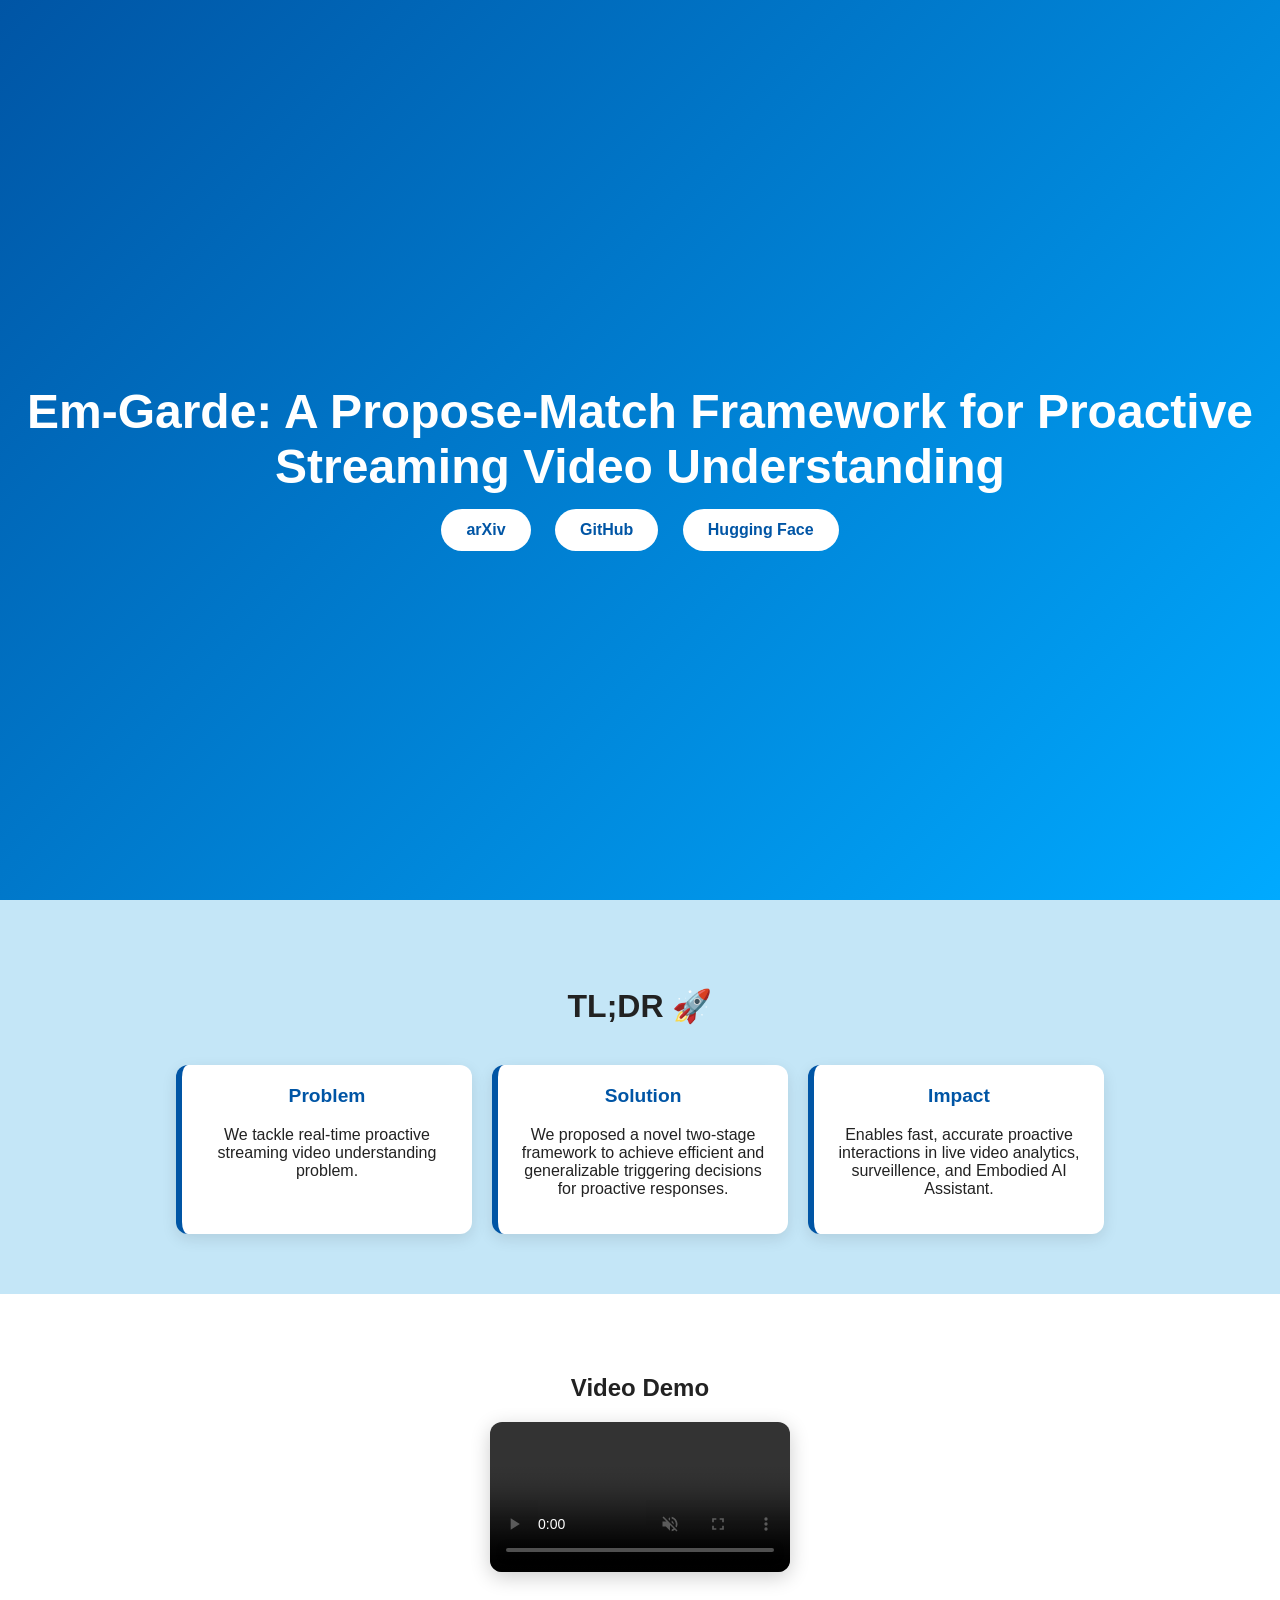
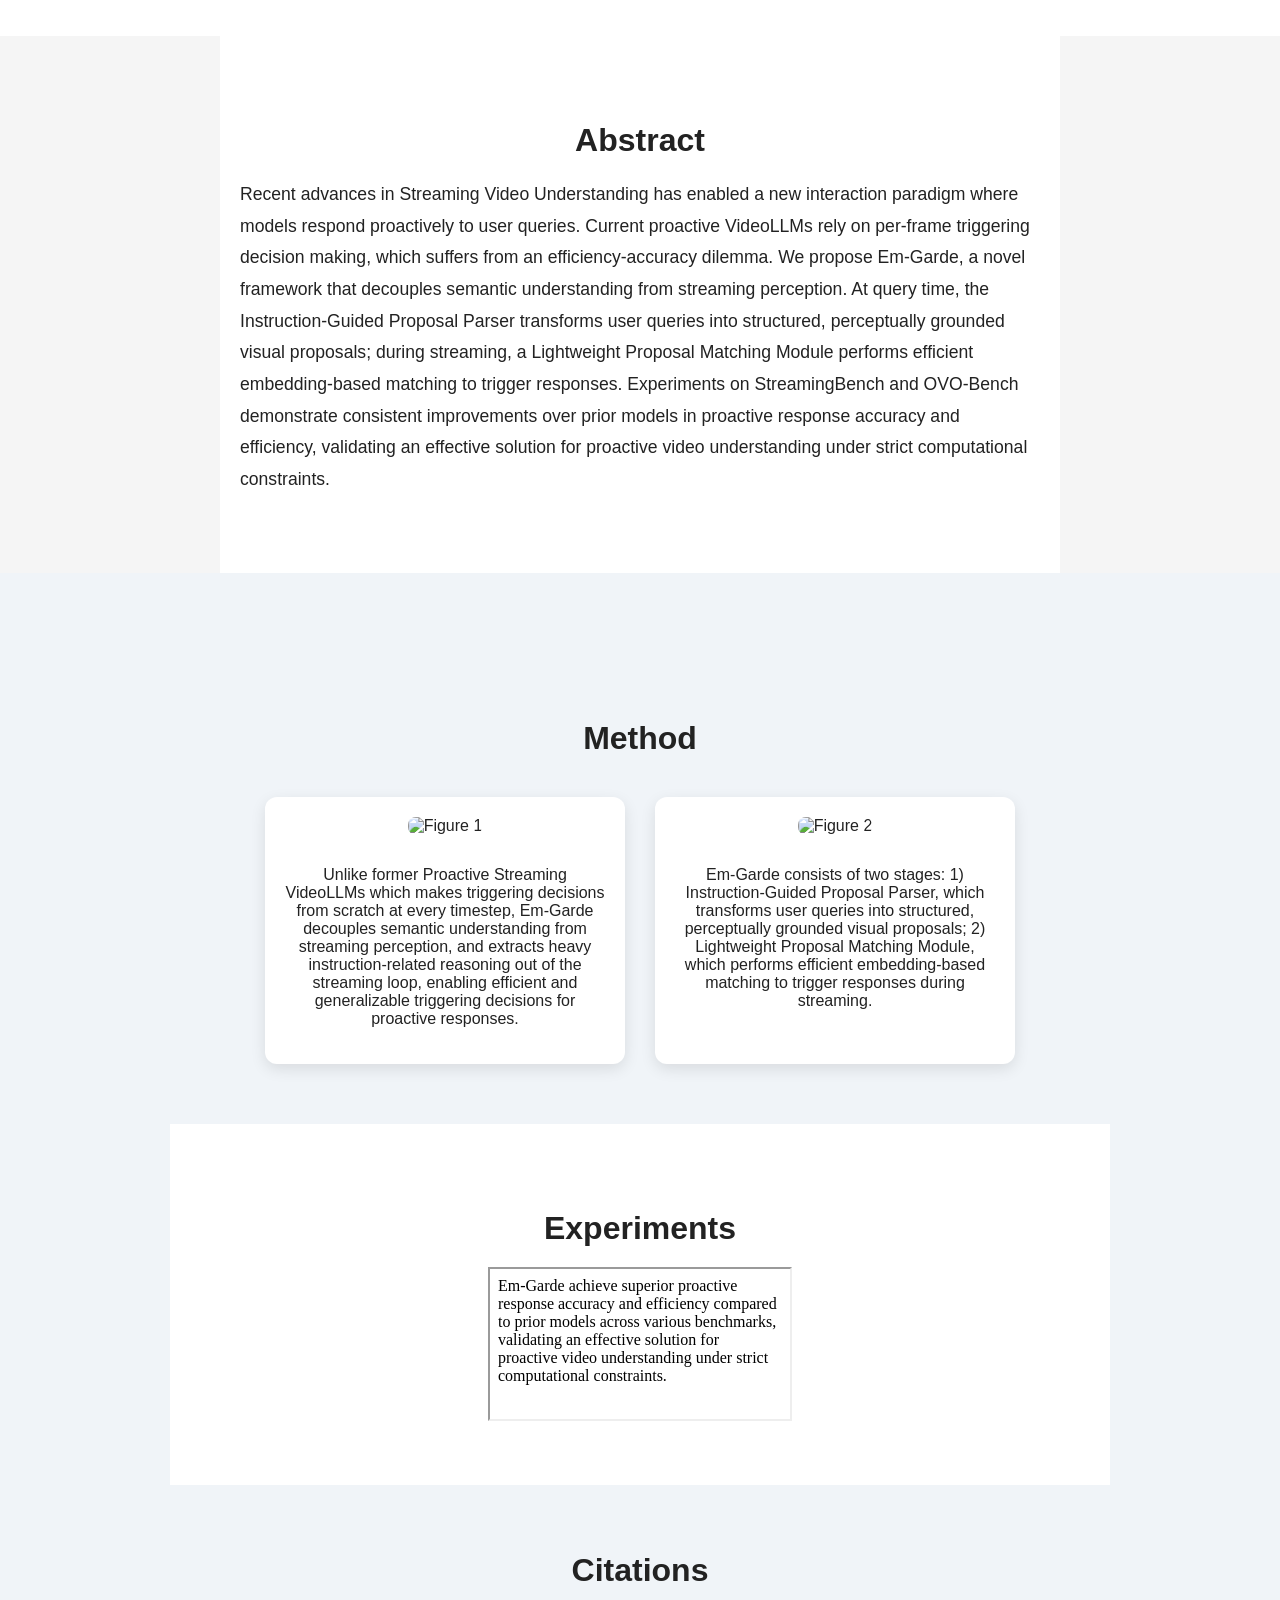
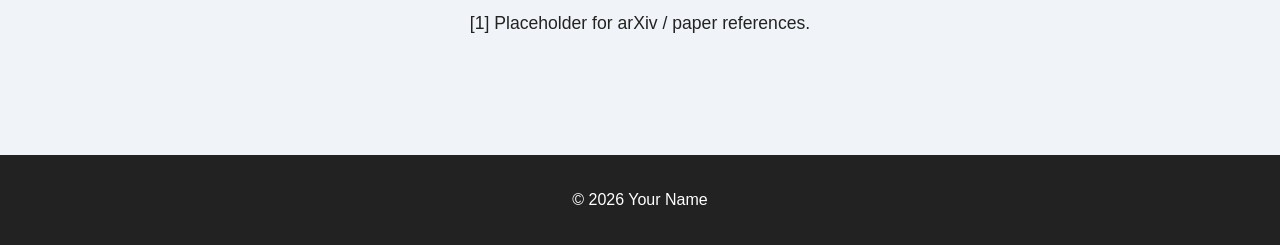
==== docs/index.html @ 55cbe07f "Init webpage" ====
<!DOCTYPE html>
<html lang="en">
<head>
<meta charset="UTF-8">
<meta name="viewport" content="width=device-width, initial-scale=1.0">
<title>Em-Garde: A Propose-Match Framework for Proactive Streaming Video Understanding</title>
<link rel="stylesheet" href="style.css">
</head>
<body>

<!-- Hero Section -->
<section class="hero">
    <h1>Em-Garde: A Propose-Match Framework for Proactive Streaming Video Understanding</h1>
    <div class="buttons">
        <a class="btn" href="https://arxiv.org/abs/XXXX.XXXXX" target="_blank">arXiv</a>
        <a class="btn" href="https://github.com/yourusername/yourrepo" target="_blank">GitHub</a>
        <a class="btn" href="https://huggingface.co/fredzheng/Em-Garde-7B" target="_blank">Hugging Face</a>
    </div>
</section>

<!-- TL;DR Section -->
<section class="tldr-section">
    <h2>TL;DR 🚀</h2>
    <div class="tldr-cards">
        <div class="tldr-card">
            <h3>Problem</h3>
            <p>We tackle real-time proactive streaming video understanding problem.</p>
        </div>
        <div class="tldr-card">
            <h3>Solution</h3>
            <p>We proposed a novel two-stage framework to achieve efficient and generalizable triggering decisions for proactive responses.</p>
        </div>
        <div class="tldr-card">
            <h3>Impact</h3>
            <p>Enables fast, accurate proactive interactions in live video analytics, surveillence, and Embodied AI Assistant.</p>
        </div>
    </div>
</section>


<!-- Video Demo -->
<section class="video-section">
    <h2>Video Demo</h2>
    <video controls autoplay muted loop>
        <source src="video_demo.mp4" type="video/mp4">
        Your browser does not support HTML5 video.
    </video>
</section>

<!-- Abstract Section -->
<section class="abstract-section">
    <h2>Abstract</h2>
    <p>
        Recent advances in Streaming Video Understanding has enabled a new interaction paradigm where models respond proactively to user queries. Current proactive VideoLLMs rely on per-frame triggering decision making, which suffers from an efficiency-accuracy dilemma. We propose Em-Garde, a novel framework that decouples semantic understanding from streaming perception. At query time, the Instruction-Guided Proposal Parser transforms user queries into structured, perceptually grounded visual proposals; during streaming, a Lightweight Proposal Matching Module performs efficient embedding-based matching to trigger responses. Experiments on StreamingBench and OVO-Bench demonstrate consistent improvements over prior models in proactive response accuracy and efficiency, validating an effective solution for proactive video understanding under strict computational constraints.
    </p>
</section>

<!-- Paper Sections -->
<section class="paper-section-container">
    <section class="method-section">
        <h2>Method</h2>
        <div class="method-cards">
            <div class="method-card">
                <img src="assets/teaser.png" alt="Figure 1">
                <p>
                    Unlike former Proactive Streaming VideoLLMs which makes triggering decisions from scratch at every timestep, Em-Garde decouples semantic understanding from streaming perception, and extracts heavy instruction-related reasoning out of the streaming loop, enabling efficient and generalizable triggering decisions for proactive responses.
                </p>
            </div>
            <div class="method-card">
                <img src="assets/scheme.png" alt="Figure 2">
                <p>
                    Em-Garde consists of two stages: 1) Instruction-Guided Proposal Parser, which transforms user queries into structured, perceptually grounded visual proposals; 2) Lightweight Proposal Matching Module, which performs efficient embedding-based matching to trigger responses during streaming.
                </p>
            </div>
        </div>
    </section>
    
    <!-- Experiment Section -->
    <section class="experiment-section">
        <h2>Experiments</h2>
        <iframe src="sections/results.html"></iframe>
    </section>
    
    <!-- Citation Section -->
    <section class="citation-section">
        <h2>Citations</h2>
        <p>[1] Placeholder for arXiv / paper references.</p>
    </section>
</section>

<footer>
    <p>© 2026 Your Name</p>
</footer>

</body>
</html>
---- docs/style.css ----
body {
    margin: 0;
    font-family: "Inter", sans-serif;
    scroll-behavior: smooth;
    background-color: #f5f5f5;
    color: #222;
}

/* Hero Section */
.hero {
    height: 100vh;
    background: linear-gradient(135deg, #0055a5, #00aaff);
    color: white;
    display: flex;
    flex-direction: column;
    justify-content: center;
    align-items: center;
    text-align: center;
    padding: 0 20px;
}

.hero h1 {
    font-size: 3rem;
    margin-bottom: 10px;
}

.hero p {
    font-size: 1.3rem;
    margin-bottom: 20px;
}

.buttons .btn {
    display: inline-block;
    margin: 5px 10px;
    padding: 12px 25px;
    background-color: white;
    color: #0055a5;
    border-radius: 25px;
    text-decoration: none;
    font-weight: bold;
    transition: 0.3s;
}

.buttons .btn:hover {
    background-color: #e0f7ff;
}

/* TL;DR Section */
.tldr-section {
    padding: 60px 20px;
    background-color: #00aaff33;
    text-align: center;
}

.tldr-section h2 {
    font-size: 2rem;
    margin-bottom: 40px;
}

.tldr-cards {
    display: flex;
    flex-wrap: wrap;
    justify-content: center;
    gap: 20px;
}

.tldr-card {
    background: white;
    border-left: 6px solid #0055a5;
    padding: 20px;
    width: 250px;
    border-radius: 12px;
    box-shadow: 0 5px 15px rgba(0,0,0,0.1);
    transition: transform 0.3s, box-shadow 0.3s;
}

.tldr-card:hover {
    transform: translateY(-5px);
    box-shadow: 0 10px 20px rgba(0,0,0,0.2);
}

.tldr-card h3 {
    margin-top: 0;
    font-size: 1.2rem;
    color: #0055a5;
}

/* Abstract Section */
.abstract-section {
    padding: 60px 20px;
    background-color: #ffffff;
    max-width: 800px;
    margin: auto;
    text-align: left;
}

.abstract-section h2 {
    text-align: center;
    margin-bottom: 20px;
    font-size: 2rem;
}

.abstract-section p {
    font-size: 1.1rem;
    line-height: 1.8;
}

/* Video Section */
.video-section {
    padding: 60px 20px;
    text-align: center;
    background-color: #ffffff;
}

.video-section video {
    max-width: 80%;
    border-radius: 12px;
    box-shadow: 0 5px 20px rgba(0,0,0,0.2);
}

/* Paper Sections */
.paper-section-container {
    padding: 60px 20px;
    background-color: #f0f4f8;
    text-align: center;
}

.paper-section-container h2 {
    margin-bottom: 40px;
    font-size: 2rem;
}

.paper-cards {
    display: flex;
    flex-wrap: wrap;
    justify-content: center;
    gap: 20px;
}

.paper-card {
    background-color: white;
    padding: 20px;
    width: 300px;
    border-radius: 12px;
    box-shadow: 0 5px 15px rgba(0,0,0,0.1);
}

.paper-card h3 {
    margin-top: 0;
    font-size: 1.2rem;
}

.paper-card iframe {
    width: 100%;
    height: 200px;
    border: none;
    border-radius: 8px;
}

/* Footer */
footer {
    padding: 20px;
    text-align: center;
    background-color: #222;
    color: white;
}

/* Method Section */
.method-section {
    padding: 60px 20px;
    background-color: #f0f4f8;
    text-align: center;
}

.method-section h2 {
    font-size: 2rem;
    margin-bottom: 40px;
}

.method-cards {
    display: flex;
    flex-wrap: wrap;
    justify-content: center;
    gap: 30px;
}

.method-card {
    background-color: white;
    width: 320px;
    border-radius: 12px;
    box-shadow: 0 5px 15px rgba(0,0,0,0.1);
    padding: 20px;
    text-align: center;
    transition: transform 0.3s, box-shadow 0.3s;
}

.method-card:hover {
    transform: translateY(-5px);
    box-shadow: 0 10px 20px rgba(0,0,0,0.2);
}

.method-card img {
    width: 100%;
    border-radius: 8px;
    margin-bottom: 15px;
}

/* Experiment Section */
.experiment-section {
    padding: 60px 20px;
    background-color: #ffffff;
    max-width: 900px;
    margin: auto;
}

.experiment-section h2 {
    text-align: center;
    font-size: 2rem;
    margin-bottom: 20px;
}

.experiment-section table {
    width: 100%;
    border-collapse: collapse;
    margin-top: 20px;
    margin-bottom: 20px;
}

.experiment-section th, .experiment-section td {
    border: 1px solid #ddd;
    padding: 12px;
    text-align: center;
}

.experiment-section th {
    background-color: #0055a5;
    color: white;
    font-weight: bold;
}

/* Citation Section */
.citation-section {
    padding: 40px 20px;
    background-color: #f0f4f8;
    text-align: center;
}

.citation-section h2 {
    font-size: 2rem;
    margin-bottom: 20px;
}

.citation-section p {
    font-size: 1.1rem;
    line-height: 1.6;
}
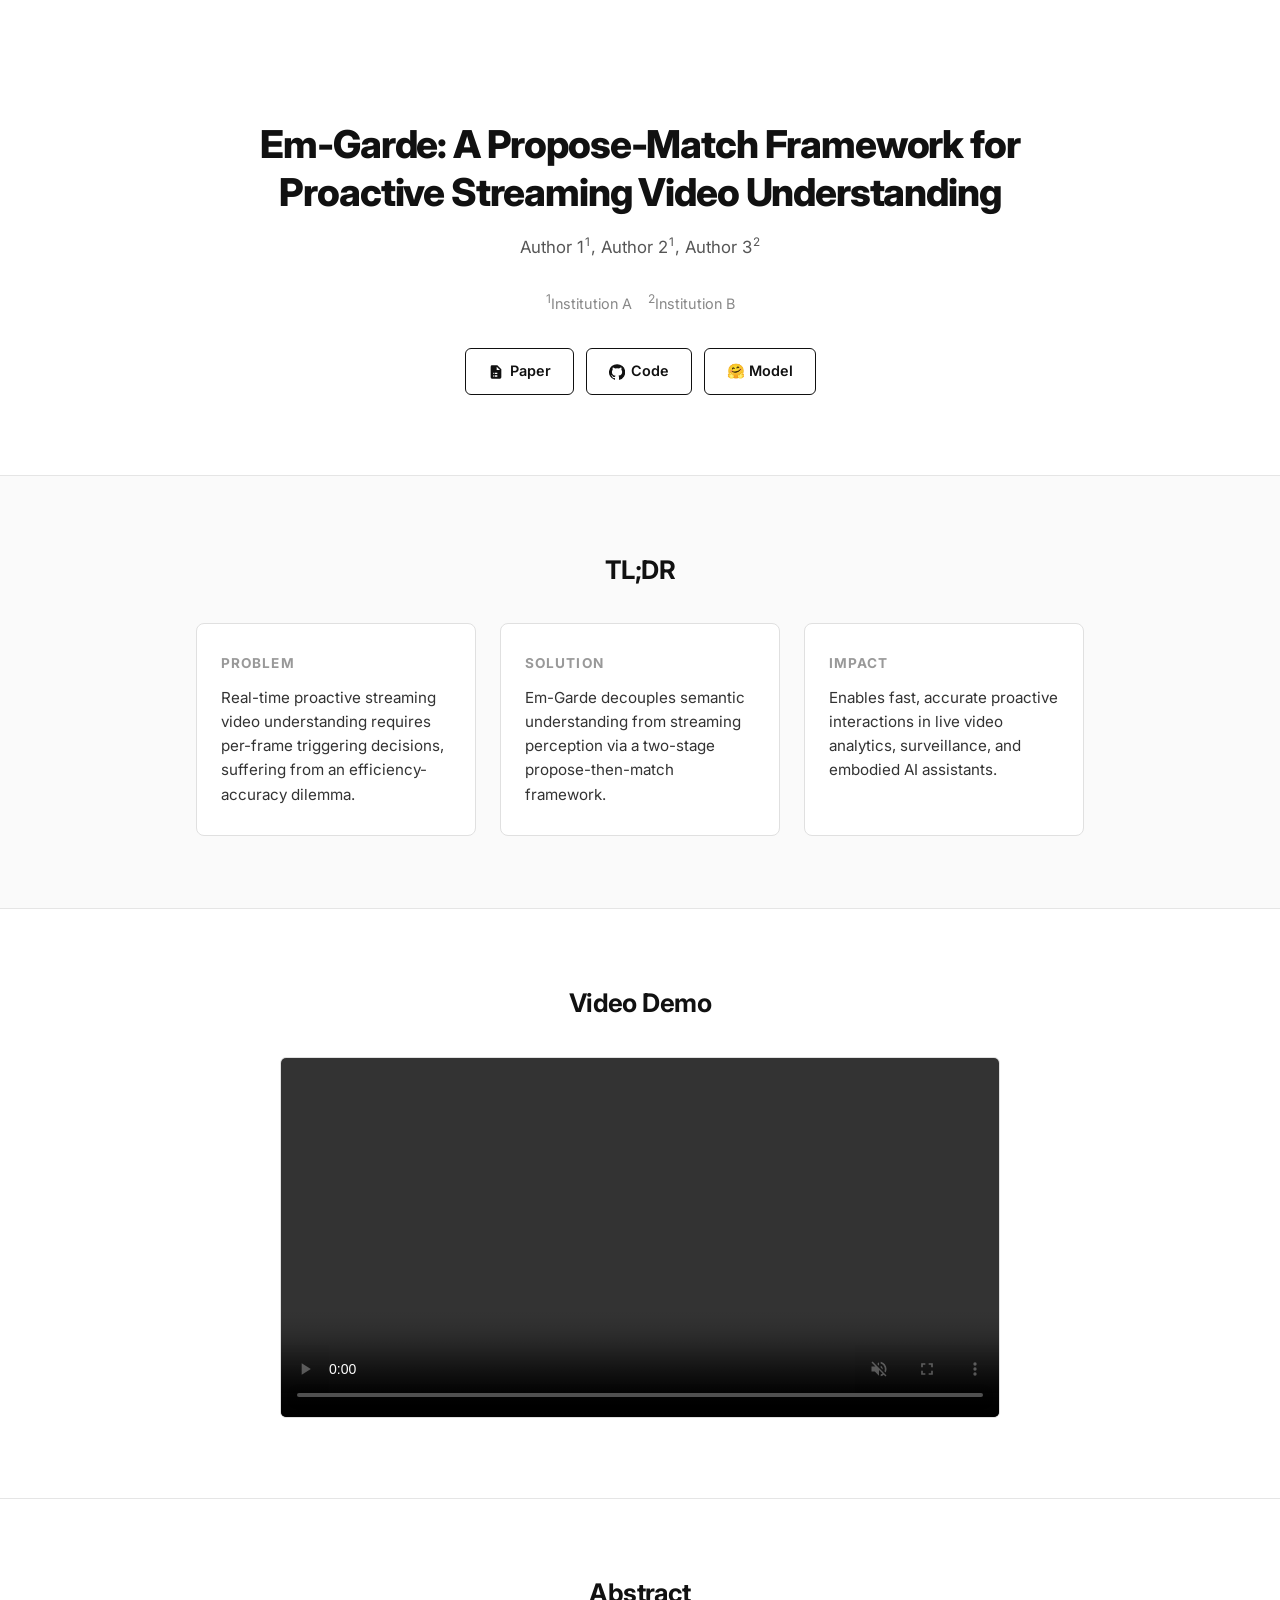
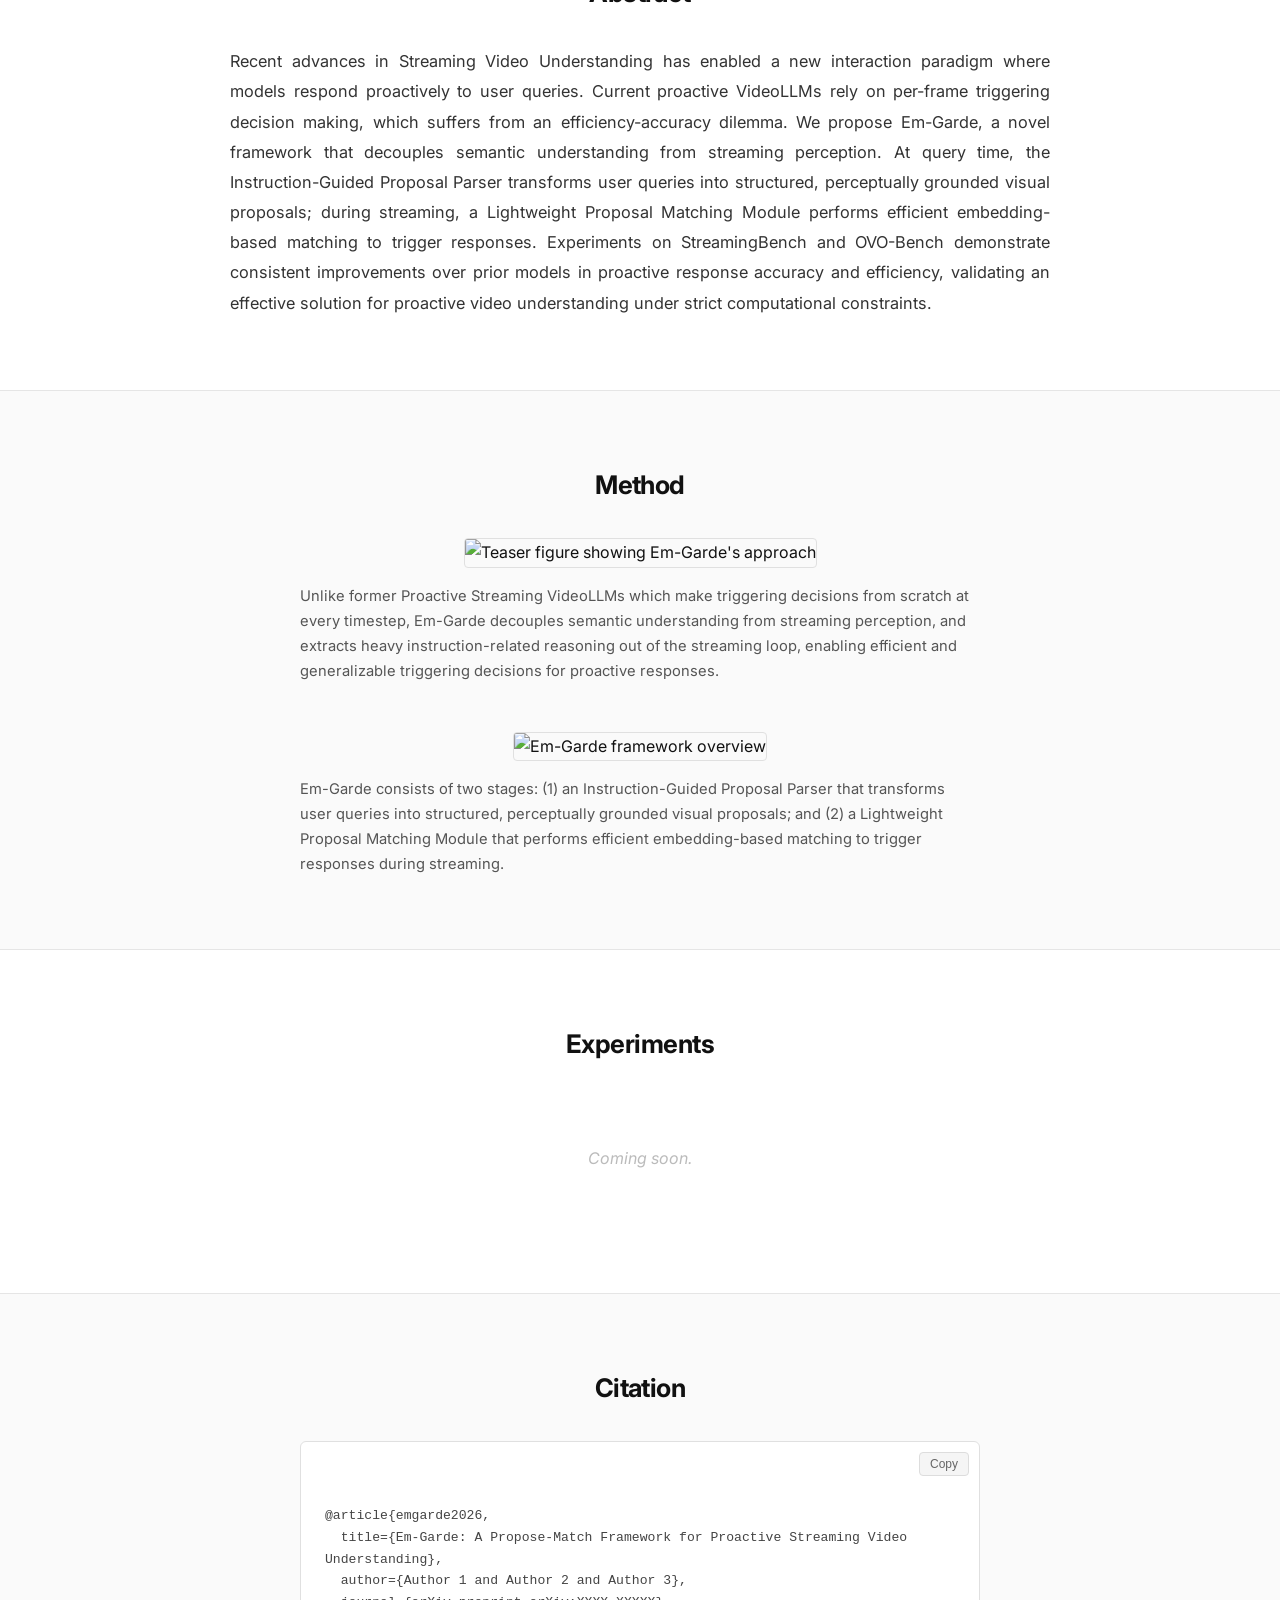
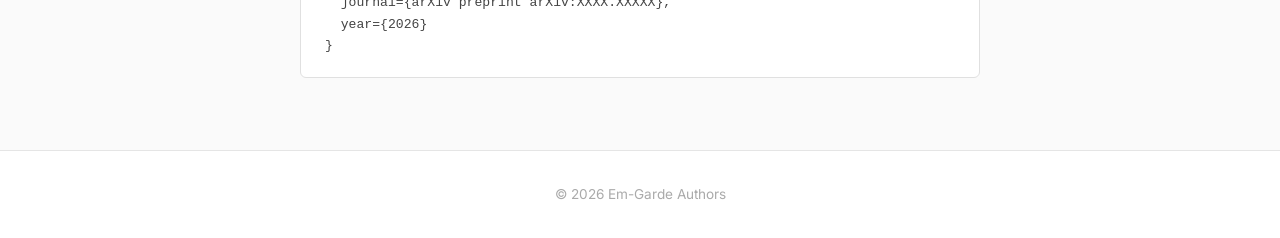
==== commit 20252024: "beautify webpage" ====
--- a/docs/index.html
+++ b/docs/index.html
@@ -3,40 +3,56 @@
 <head>
 <meta charset="UTF-8">
 <meta name="viewport" content="width=device-width, initial-scale=1.0">
-<title>Em-Garde: A Propose-Match Framework for Proactive Streaming Video Understanding</title>
+<title>Em-Garde: Proactive Streaming Video Understanding</title>
+<link rel="preconnect" href="https://fonts.googleapis.com">
+<link rel="preconnect" href="https://fonts.gstatic.com" crossorigin>
+<link href="https://fonts.googleapis.com/css2?family=Inter:wght@400;600;700;800&display=swap" rel="stylesheet">
 <link rel="stylesheet" href="style.css">
 </head>
 <body>
 
-<!-- Hero Section -->
+<!-- Hero -->
 <section class="hero">
     <h1>Em-Garde: A Propose-Match Framework for Proactive Streaming Video Understanding</h1>
+    <p class="authors">
+        Author 1<sup>1</sup>, Author 2<sup>1</sup>, Author 3<sup>2</sup>
+    </p>
+    <p class="affiliations">
+        <sup>1</sup>Institution A &nbsp;&nbsp; <sup>2</sup>Institution B
+    </p>
     <div class="buttons">
-        <a class="btn" href="https://arxiv.org/abs/XXXX.XXXXX" target="_blank">arXiv</a>
-        <a class="btn" href="https://github.com/yourusername/yourrepo" target="_blank">GitHub</a>
-        <a class="btn" href="https://huggingface.co/fredzheng/Em-Garde-7B" target="_blank">Hugging Face</a>
+        <a class="btn" href="https://arxiv.org/abs/XXXX.XXXXX" target="_blank">
+            <svg viewBox="0 0 24 24" xmlns="http://www.w3.org/2000/svg"><path d="M14 2H6a2 2 0 0 0-2 2v16a2 2 0 0 0 2 2h12a2 2 0 0 0 2-2V8l-6-6zm-1 2l5 5h-5V4zm-3 9h4v2h-4v-2zm0 4h4v2h-4v-2zm-2-4h1v2H8v-2zm0 4h1v2H8v-2z"/></svg>
+            Paper
+        </a>
+        <a class="btn" href="https://github.com/yourusername/yourrepo" target="_blank">
+            <svg viewBox="0 0 24 24" xmlns="http://www.w3.org/2000/svg"><path d="M12 .3a12 12 0 0 0-3.8 23.4c.6.1.8-.3.8-.6v-2c-3.3.7-4-1.6-4-1.6-.6-1.4-1.4-1.8-1.4-1.8-1.1-.8.1-.7.1-.7 1.2.1 1.9 1.3 1.9 1.3 1.1 1.8 2.8 1.3 3.5 1 .1-.8.4-1.3.8-1.6-2.7-.3-5.5-1.3-5.5-5.9 0-1.3.5-2.4 1.2-3.2-.1-.3-.5-1.5.1-3.2 0 0 1-.3 3.4 1.2a11.5 11.5 0 0 1 6 0c2.3-1.5 3.3-1.2 3.3-1.2.7 1.7.3 2.9.1 3.2.8.8 1.2 1.9 1.2 3.2 0 4.6-2.8 5.6-5.5 5.9.4.4.8 1.1.8 2.2v3.3c0 .3.2.7.8.6A12 12 0 0 0 12 .3z"/></svg>
+            Code
+        </a>
+        <a class="btn" href="https://huggingface.co/fredzheng/Em-Garde-7B" target="_blank">
+            &#129303; Model
+        </a>
     </div>
 </section>
 
-<!-- TL;DR Section -->
+<!-- TL;DR -->
 <section class="tldr-section">
-    <h2>TL;DR 🚀</h2>
+    <h2>TL;DR</h2>
     <div class="tldr-cards">
         <div class="tldr-card">
             <h3>Problem</h3>
-            <p>We tackle real-time proactive streaming video understanding problem.</p>
+            <p>Real-time proactive streaming video understanding requires per-frame triggering decisions, suffering from an efficiency-accuracy dilemma.</p>
         </div>
         <div class="tldr-card">
             <h3>Solution</h3>
-            <p>We proposed a novel two-stage framework to achieve efficient and generalizable triggering decisions for proactive responses.</p>
+            <p>Em-Garde decouples semantic understanding from streaming perception via a two-stage propose-then-match framework.</p>
         </div>
         <div class="tldr-card">
             <h3>Impact</h3>
-            <p>Enables fast, accurate proactive interactions in live video analytics, surveillence, and Embodied AI Assistant.</p>
+            <p>Enables fast, accurate proactive interactions in live video analytics, surveillance, and embodied AI assistants.</p>
         </div>
     </div>
 </section>
-
 
 <!-- Video Demo -->
 <section class="video-section">
@@ -47,50 +63,69 @@
     </video>
 </section>
 
-<!-- Abstract Section -->
+<!-- Abstract -->
 <section class="abstract-section">
-    <h2>Abstract</h2>
-    <p>
-        Recent advances in Streaming Video Understanding has enabled a new interaction paradigm where models respond proactively to user queries. Current proactive VideoLLMs rely on per-frame triggering decision making, which suffers from an efficiency-accuracy dilemma. We propose Em-Garde, a novel framework that decouples semantic understanding from streaming perception. At query time, the Instruction-Guided Proposal Parser transforms user queries into structured, perceptually grounded visual proposals; during streaming, a Lightweight Proposal Matching Module performs efficient embedding-based matching to trigger responses. Experiments on StreamingBench and OVO-Bench demonstrate consistent improvements over prior models in proactive response accuracy and efficiency, validating an effective solution for proactive video understanding under strict computational constraints.
-    </p>
+    <div class="container">
+        <h2>Abstract</h2>
+        <p>
+            Recent advances in Streaming Video Understanding has enabled a new interaction paradigm where models respond proactively to user queries. Current proactive VideoLLMs rely on per-frame triggering decision making, which suffers from an efficiency-accuracy dilemma. We propose Em-Garde, a novel framework that decouples semantic understanding from streaming perception. At query time, the Instruction-Guided Proposal Parser transforms user queries into structured, perceptually grounded visual proposals; during streaming, a Lightweight Proposal Matching Module performs efficient embedding-based matching to trigger responses. Experiments on StreamingBench and OVO-Bench demonstrate consistent improvements over prior models in proactive response accuracy and efficiency, validating an effective solution for proactive video understanding under strict computational constraints.
+        </p>
+    </div>
 </section>
 
-<!-- Paper Sections -->
-<section class="paper-section-container">
-    <section class="method-section">
-        <h2>Method</h2>
-        <div class="method-cards">
-            <div class="method-card">
-                <img src="assets/teaser.png" alt="Figure 1">
-                <p>
-                    Unlike former Proactive Streaming VideoLLMs which makes triggering decisions from scratch at every timestep, Em-Garde decouples semantic understanding from streaming perception, and extracts heavy instruction-related reasoning out of the streaming loop, enabling efficient and generalizable triggering decisions for proactive responses.
-                </p>
-            </div>
-            <div class="method-card">
-                <img src="assets/scheme.png" alt="Figure 2">
-                <p>
-                    Em-Garde consists of two stages: 1) Instruction-Guided Proposal Parser, which transforms user queries into structured, perceptually grounded visual proposals; 2) Lightweight Proposal Matching Module, which performs efficient embedding-based matching to trigger responses during streaming.
-                </p>
-            </div>
+<!-- Method -->
+<section class="method-section">
+    <h2>Method</h2>
+    <div class="method-cards">
+        <div class="method-card">
+            <img src="assets/teaser.png" alt="Teaser figure showing Em-Garde's approach">
+            <p class="caption">
+                Unlike former Proactive Streaming VideoLLMs which make triggering decisions from scratch at every timestep, Em-Garde decouples semantic understanding from streaming perception, and extracts heavy instruction-related reasoning out of the streaming loop, enabling efficient and generalizable triggering decisions for proactive responses.
+            </p>
         </div>
-    </section>
-    
-    <!-- Experiment Section -->
-    <section class="experiment-section">
+        <div class="method-card">
+            <img src="assets/scheme.png" alt="Em-Garde framework overview">
+            <p class="caption">
+                Em-Garde consists of two stages: (1) an Instruction-Guided Proposal Parser that transforms user queries into structured, perceptually grounded visual proposals; and (2) a Lightweight Proposal Matching Module that performs efficient embedding-based matching to trigger responses during streaming.
+            </p>
+        </div>
+    </div>
+</section>
+
+<!-- Experiments -->
+<section class="experiment-section">
+    <div class="container">
         <h2>Experiments</h2>
-        <iframe src="sections/results.html"></iframe>
-    </section>
-    
-    <!-- Citation Section -->
-    <section class="citation-section">
-        <h2>Citations</h2>
-        <p>[1] Placeholder for arXiv / paper references.</p>
-    </section>
+        <div class="experiment-placeholder">Coming soon.</div>
+    </div>
+</section>
+
+<!-- Citation -->
+<section class="citation-section">
+    <h2>Citation</h2>
+    <div class="citation-block">
+        <button class="copy-btn" onclick="copyBib(this)">Copy</button>
+@article{emgarde2026,
+  title={Em-Garde: A Propose-Match Framework for Proactive Streaming Video Understanding},
+  author={Author 1 and Author 2 and Author 3},
+  journal={arXiv preprint arXiv:XXXX.XXXXX},
+  year={2026}
+}</div>
 </section>
 
 <footer>
-    <p>© 2026 Your Name</p>
+    <p>&copy; 2026 Em-Garde Authors</p>
 </footer>
 
+<script>
+function copyBib(btn) {
+    const text = btn.parentElement.textContent.replace('Copy', '').trim();
+    navigator.clipboard.writeText(text).then(() => {
+        btn.textContent = 'Copied!';
+        setTimeout(() => btn.textContent = 'Copy', 1500);
+    });
+}
+</script>
+
 </body>
-</html>+</html>
--- a/docs/style.css
+++ b/docs/style.css
@@ -1,256 +1,288 @@
+/* ── Base ── */
+* {
+    margin: 0;
+    padding: 0;
+    box-sizing: border-box;
+}
+
 body {
-    margin: 0;
-    font-family: "Inter", sans-serif;
-    scroll-behavior: smooth;
-    background-color: #f5f5f5;
-    color: #222;
-}
-
-/* Hero Section */
+    font-family: "Inter", "Helvetica Neue", Arial, sans-serif;
+    color: #111;
+    background: #fff;
+    line-height: 1.7;
+    -webkit-font-smoothing: antialiased;
+}
+
+a {
+    color: inherit;
+    text-decoration: none;
+}
+
+section {
+    padding: 72px 24px;
+}
+
+.container {
+    max-width: 820px;
+    margin: 0 auto;
+}
+
+h2 {
+    font-size: 1.6rem;
+    font-weight: 700;
+    text-align: center;
+    margin-bottom: 32px;
+    letter-spacing: -0.02em;
+}
+
+/* ── Hero ── */
 .hero {
-    height: 100vh;
-    background: linear-gradient(135deg, #0055a5, #00aaff);
-    color: white;
+    padding: 120px 24px 80px;
+    text-align: center;
+    background: #fff;
+    border-bottom: 1px solid #e5e5e5;
+}
+
+.hero h1 {
+    font-size: 2.4rem;
+    font-weight: 800;
+    letter-spacing: -0.03em;
+    line-height: 1.25;
+    max-width: 780px;
+    margin: 0 auto 16px;
+}
+
+.hero .authors {
+    font-size: 1.05rem;
+    color: #555;
+    margin-bottom: 28px;
+}
+
+.hero .authors sup {
+    font-size: 0.7em;
+    margin: 0 1px;
+}
+
+.hero .affiliations {
+    font-size: 0.9rem;
+    color: #888;
+    margin-bottom: 32px;
+}
+
+.buttons {
+    display: flex;
+    justify-content: center;
+    gap: 12px;
+    flex-wrap: wrap;
+}
+
+.btn {
+    display: inline-flex;
+    align-items: center;
+    gap: 6px;
+    padding: 10px 22px;
+    border: 1.5px solid #111;
+    border-radius: 6px;
+    font-size: 0.9rem;
+    font-weight: 600;
+    transition: background 0.2s, color 0.2s;
+}
+
+.btn:hover {
+    background: #111;
+    color: #fff;
+}
+
+.btn svg {
+    width: 16px;
+    height: 16px;
+    fill: currentColor;
+}
+
+/* ── TL;DR ── */
+.tldr-section {
+    background: #fafafa;
+    border-bottom: 1px solid #e5e5e5;
+}
+
+.tldr-cards {
+    display: flex;
+    justify-content: center;
+    gap: 24px;
+    flex-wrap: wrap;
+    max-width: 900px;
+    margin: 0 auto;
+}
+
+.tldr-card {
+    flex: 1 1 240px;
+    max-width: 280px;
+    padding: 28px 24px;
+    border: 1px solid #e0e0e0;
+    border-radius: 8px;
+    background: #fff;
+}
+
+.tldr-card h3 {
+    font-size: 0.85rem;
+    text-transform: uppercase;
+    letter-spacing: 0.08em;
+    color: #999;
+    margin-bottom: 10px;
+}
+
+.tldr-card p {
+    font-size: 0.95rem;
+    color: #333;
+    line-height: 1.6;
+}
+
+/* ── Video Demo ── */
+.video-section {
+    background: #fff;
+    text-align: center;
+    border-bottom: 1px solid #e5e5e5;
+}
+
+.video-section video {
+    max-width: 720px;
+    width: 100%;
+    border-radius: 6px;
+    border: 1px solid #e0e0e0;
+}
+
+/* ── Abstract ── */
+.abstract-section {
+    background: #fff;
+    border-bottom: 1px solid #e5e5e5;
+}
+
+.abstract-section .container p {
+    font-size: 1.02rem;
+    color: #333;
+    text-align: justify;
+    line-height: 1.85;
+}
+
+/* ── Method ── */
+.method-section {
+    background: #fafafa;
+    border-bottom: 1px solid #e5e5e5;
+}
+
+.method-cards {
     display: flex;
     flex-direction: column;
-    justify-content: center;
-    align-items: center;
-    text-align: center;
-    padding: 0 20px;
-}
-
-.hero h1 {
-    font-size: 3rem;
-    margin-bottom: 10px;
-}
-
-.hero p {
-    font-size: 1.3rem;
-    margin-bottom: 20px;
-}
-
-.buttons .btn {
-    display: inline-block;
-    margin: 5px 10px;
-    padding: 12px 25px;
-    background-color: white;
-    color: #0055a5;
-    border-radius: 25px;
-    text-decoration: none;
-    font-weight: bold;
-    transition: 0.3s;
-}
-
-.buttons .btn:hover {
-    background-color: #e0f7ff;
-}
-
-/* TL;DR Section */
-.tldr-section {
-    padding: 60px 20px;
-    background-color: #00aaff33;
-    text-align: center;
-}
-
-.tldr-section h2 {
-    font-size: 2rem;
-    margin-bottom: 40px;
-}
-
-.tldr-cards {
-    display: flex;
-    flex-wrap: wrap;
-    justify-content: center;
-    gap: 20px;
-}
-
-.tldr-card {
-    background: white;
-    border-left: 6px solid #0055a5;
-    padding: 20px;
-    width: 250px;
-    border-radius: 12px;
-    box-shadow: 0 5px 15px rgba(0,0,0,0.1);
-    transition: transform 0.3s, box-shadow 0.3s;
-}
-
-.tldr-card:hover {
-    transform: translateY(-5px);
-    box-shadow: 0 10px 20px rgba(0,0,0,0.2);
-}
-
-.tldr-card h3 {
-    margin-top: 0;
-    font-size: 1.2rem;
-    color: #0055a5;
-}
-
-/* Abstract Section */
-.abstract-section {
-    padding: 60px 20px;
-    background-color: #ffffff;
-    max-width: 800px;
-    margin: auto;
-    text-align: left;
-}
-
-.abstract-section h2 {
-    text-align: center;
-    margin-bottom: 20px;
-    font-size: 2rem;
-}
-
-.abstract-section p {
-    font-size: 1.1rem;
-    line-height: 1.8;
-}
-
-/* Video Section */
-.video-section {
-    padding: 60px 20px;
-    text-align: center;
-    background-color: #ffffff;
-}
-
-.video-section video {
-    max-width: 80%;
-    border-radius: 12px;
-    box-shadow: 0 5px 20px rgba(0,0,0,0.2);
-}
-
-/* Paper Sections */
-.paper-section-container {
-    padding: 60px 20px;
-    background-color: #f0f4f8;
-    text-align: center;
-}
-
-.paper-section-container h2 {
-    margin-bottom: 40px;
-    font-size: 2rem;
-}
-
-.paper-cards {
-    display: flex;
-    flex-wrap: wrap;
-    justify-content: center;
-    gap: 20px;
-}
-
-.paper-card {
-    background-color: white;
-    padding: 20px;
-    width: 300px;
-    border-radius: 12px;
-    box-shadow: 0 5px 15px rgba(0,0,0,0.1);
-}
-
-.paper-card h3 {
-    margin-top: 0;
-    font-size: 1.2rem;
-}
-
-.paper-card iframe {
-    width: 100%;
-    height: 200px;
-    border: none;
-    border-radius: 8px;
-}
-
-/* Footer */
-footer {
-    padding: 20px;
-    text-align: center;
-    background-color: #222;
-    color: white;
-}
-
-/* Method Section */
-.method-section {
-    padding: 60px 20px;
-    background-color: #f0f4f8;
-    text-align: center;
-}
-
-.method-section h2 {
-    font-size: 2rem;
-    margin-bottom: 40px;
-}
-
-.method-cards {
-    display: flex;
-    flex-wrap: wrap;
-    justify-content: center;
-    gap: 30px;
+    gap: 48px;
+    max-width: 820px;
+    margin: 0 auto;
 }
 
 .method-card {
-    background-color: white;
-    width: 320px;
-    border-radius: 12px;
-    box-shadow: 0 5px 15px rgba(0,0,0,0.1);
-    padding: 20px;
-    text-align: center;
-    transition: transform 0.3s, box-shadow 0.3s;
-}
-
-.method-card:hover {
-    transform: translateY(-5px);
-    box-shadow: 0 10px 20px rgba(0,0,0,0.2);
+    text-align: center;
 }
 
 .method-card img {
     width: 100%;
-    border-radius: 8px;
-    margin-bottom: 15px;
-}
-
-/* Experiment Section */
+    max-width: 760px;
+    border-radius: 4px;
+    border: 1px solid #e0e0e0;
+    margin-bottom: 16px;
+}
+
+.method-card .caption {
+    font-size: 0.92rem;
+    color: #555;
+    line-height: 1.7;
+    max-width: 680px;
+    margin: 0 auto;
+    text-align: left;
+}
+
+/* ── Experiments ── */
 .experiment-section {
-    padding: 60px 20px;
-    background-color: #ffffff;
-    max-width: 900px;
-    margin: auto;
-}
-
-.experiment-section h2 {
-    text-align: center;
-    font-size: 2rem;
-    margin-bottom: 20px;
-}
-
-.experiment-section table {
-    width: 100%;
-    border-collapse: collapse;
-    margin-top: 20px;
-    margin-bottom: 20px;
-}
-
-.experiment-section th, .experiment-section td {
+    background: #fff;
+    border-bottom: 1px solid #e5e5e5;
+}
+
+.experiment-placeholder {
+    text-align: center;
+    padding: 48px 0;
+    color: #bbb;
+    font-size: 1rem;
+    font-style: italic;
+}
+
+/* ── Citation ── */
+.citation-section {
+    background: #fafafa;
+    border-bottom: 1px solid #e5e5e5;
+}
+
+.citation-block {
+    max-width: 680px;
+    margin: 0 auto;
+    background: #fff;
+    border: 1px solid #e0e0e0;
+    border-radius: 6px;
+    padding: 20px 24px;
+    font-family: "SFMono-Regular", "Consolas", "Liberation Mono", monospace;
+    font-size: 0.82rem;
+    line-height: 1.65;
+    color: #444;
+    text-align: left;
+    white-space: pre-wrap;
+    word-break: break-word;
+    position: relative;
+}
+
+.citation-block .copy-btn {
+    position: absolute;
+    top: 10px;
+    right: 10px;
+    background: #f5f5f5;
     border: 1px solid #ddd;
-    padding: 12px;
-    text-align: center;
-}
-
-.experiment-section th {
-    background-color: #0055a5;
-    color: white;
-    font-weight: bold;
-}
-
-/* Citation Section */
-.citation-section {
-    padding: 40px 20px;
-    background-color: #f0f4f8;
-    text-align: center;
-}
-
-.citation-section h2 {
-    font-size: 2rem;
-    margin-bottom: 20px;
-}
-
-.citation-section p {
-    font-size: 1.1rem;
-    line-height: 1.6;
-}+    border-radius: 4px;
+    padding: 4px 10px;
+    font-size: 0.75rem;
+    cursor: pointer;
+    color: #666;
+    transition: background 0.2s;
+}
+
+.citation-block .copy-btn:hover {
+    background: #e5e5e5;
+}
+
+/* ── Footer ── */
+footer {
+    padding: 32px 24px;
+    text-align: center;
+    font-size: 0.85rem;
+    color: #aaa;
+    background: #fff;
+}
+
+/* ── Responsive ── */
+@media (max-width: 640px) {
+    .hero h1 {
+        font-size: 1.6rem;
+    }
+
+    .hero .authors {
+        font-size: 0.92rem;
+    }
+
+    section {
+        padding: 48px 16px;
+    }
+
+    .tldr-cards {
+        flex-direction: column;
+        align-items: center;
+    }
+
+    .tldr-card {
+        max-width: 100%;
+    }
+}
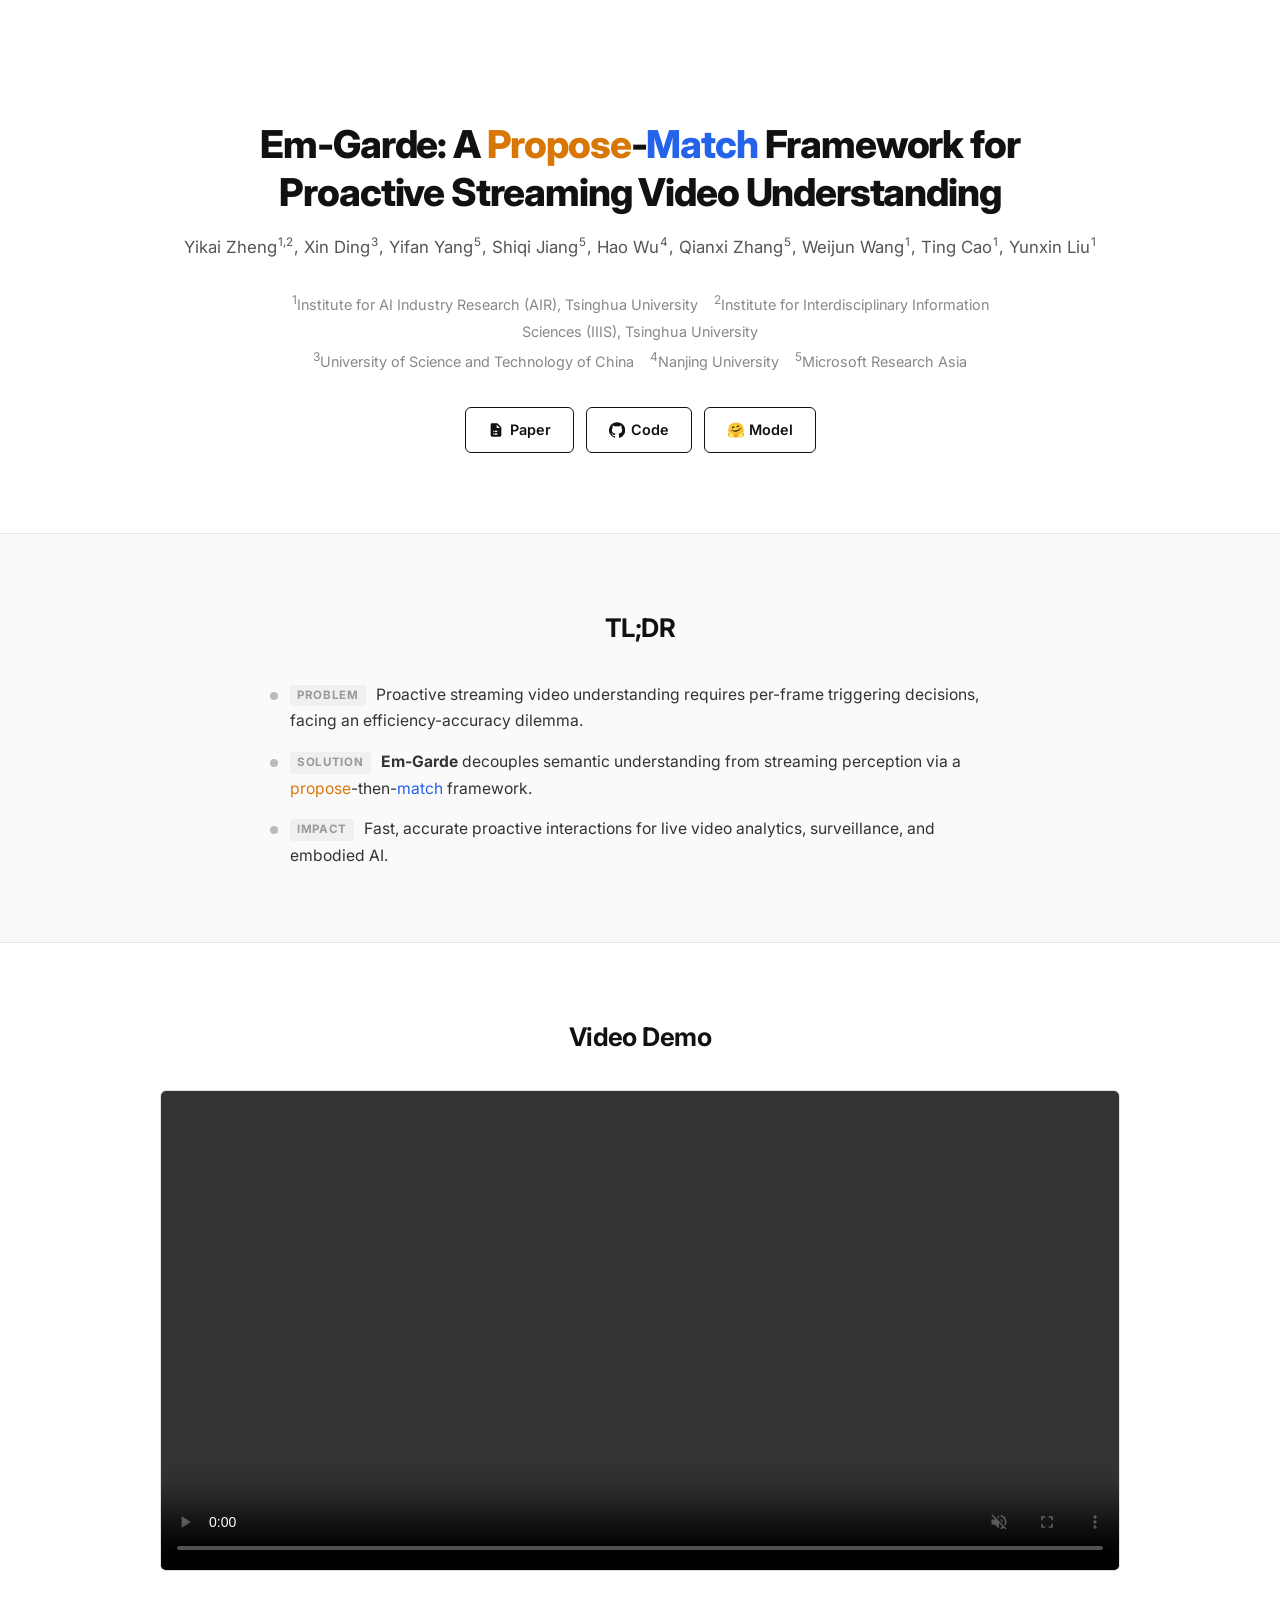
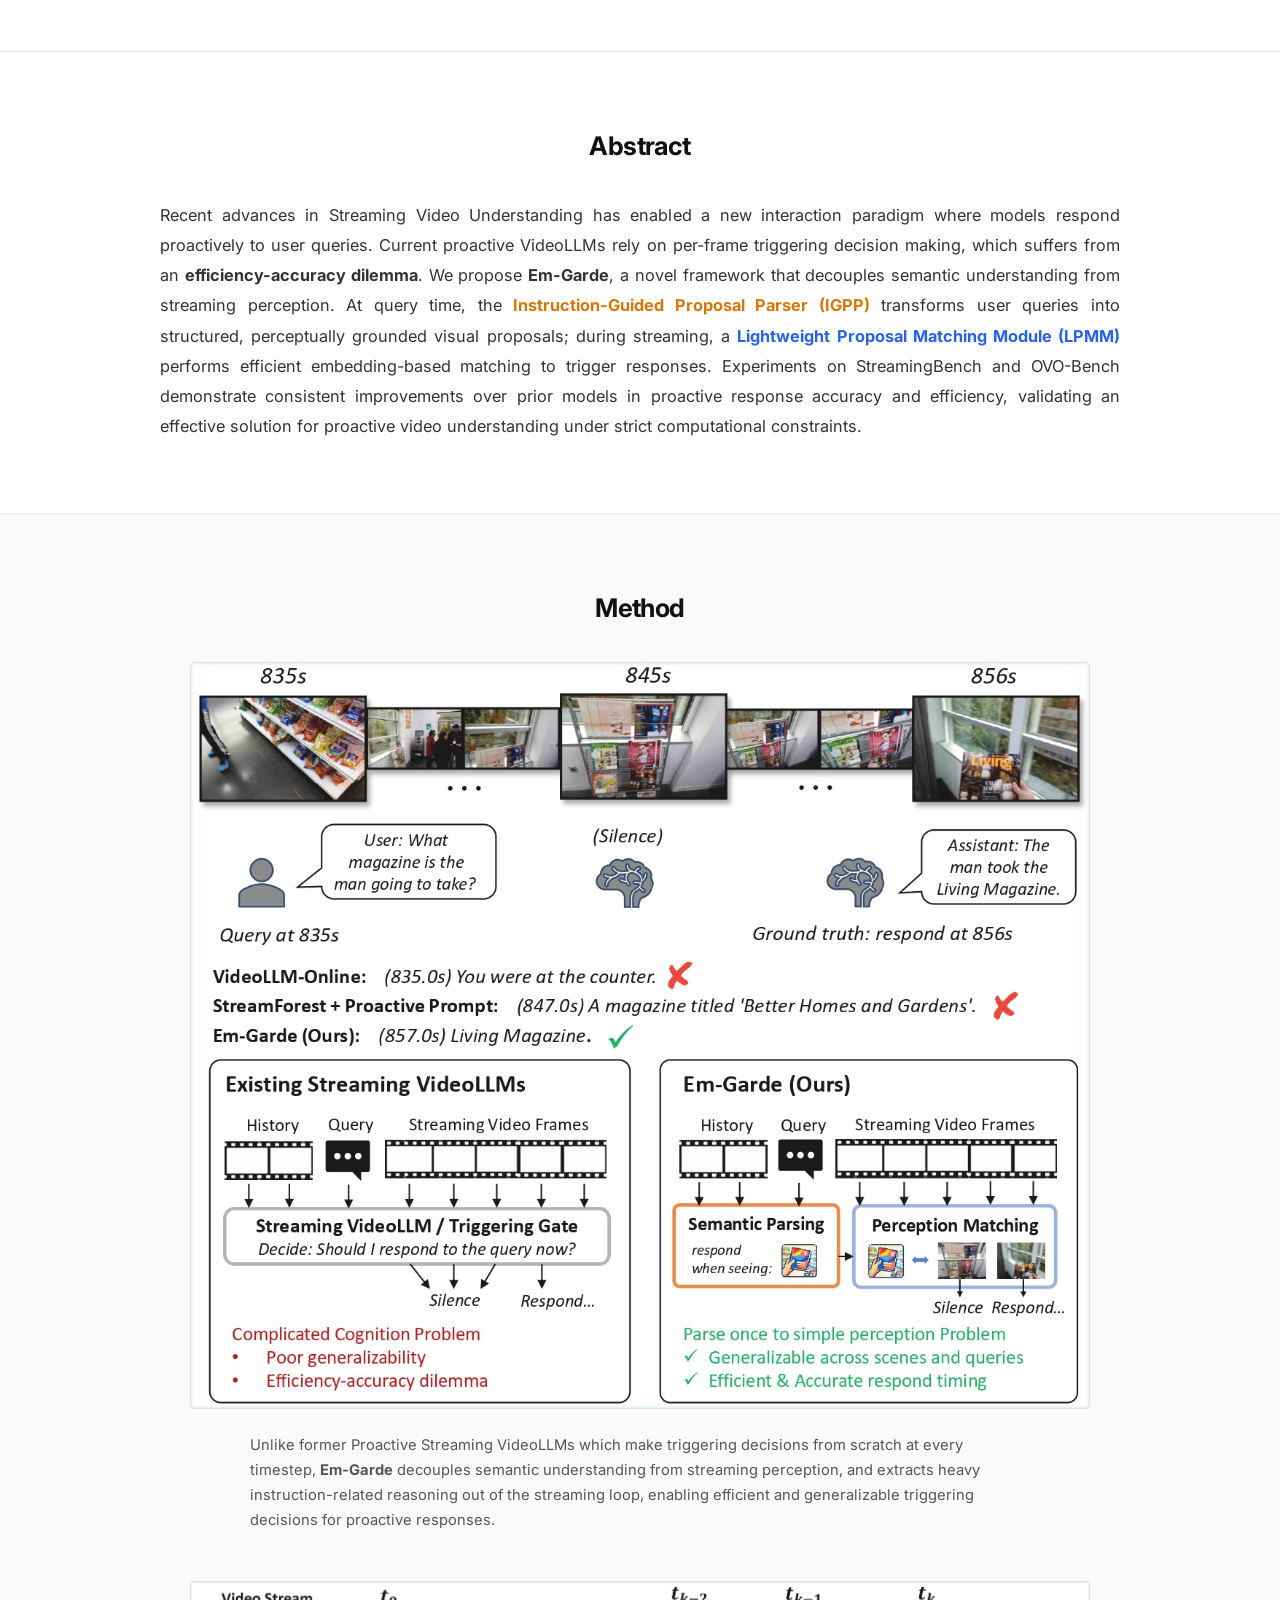
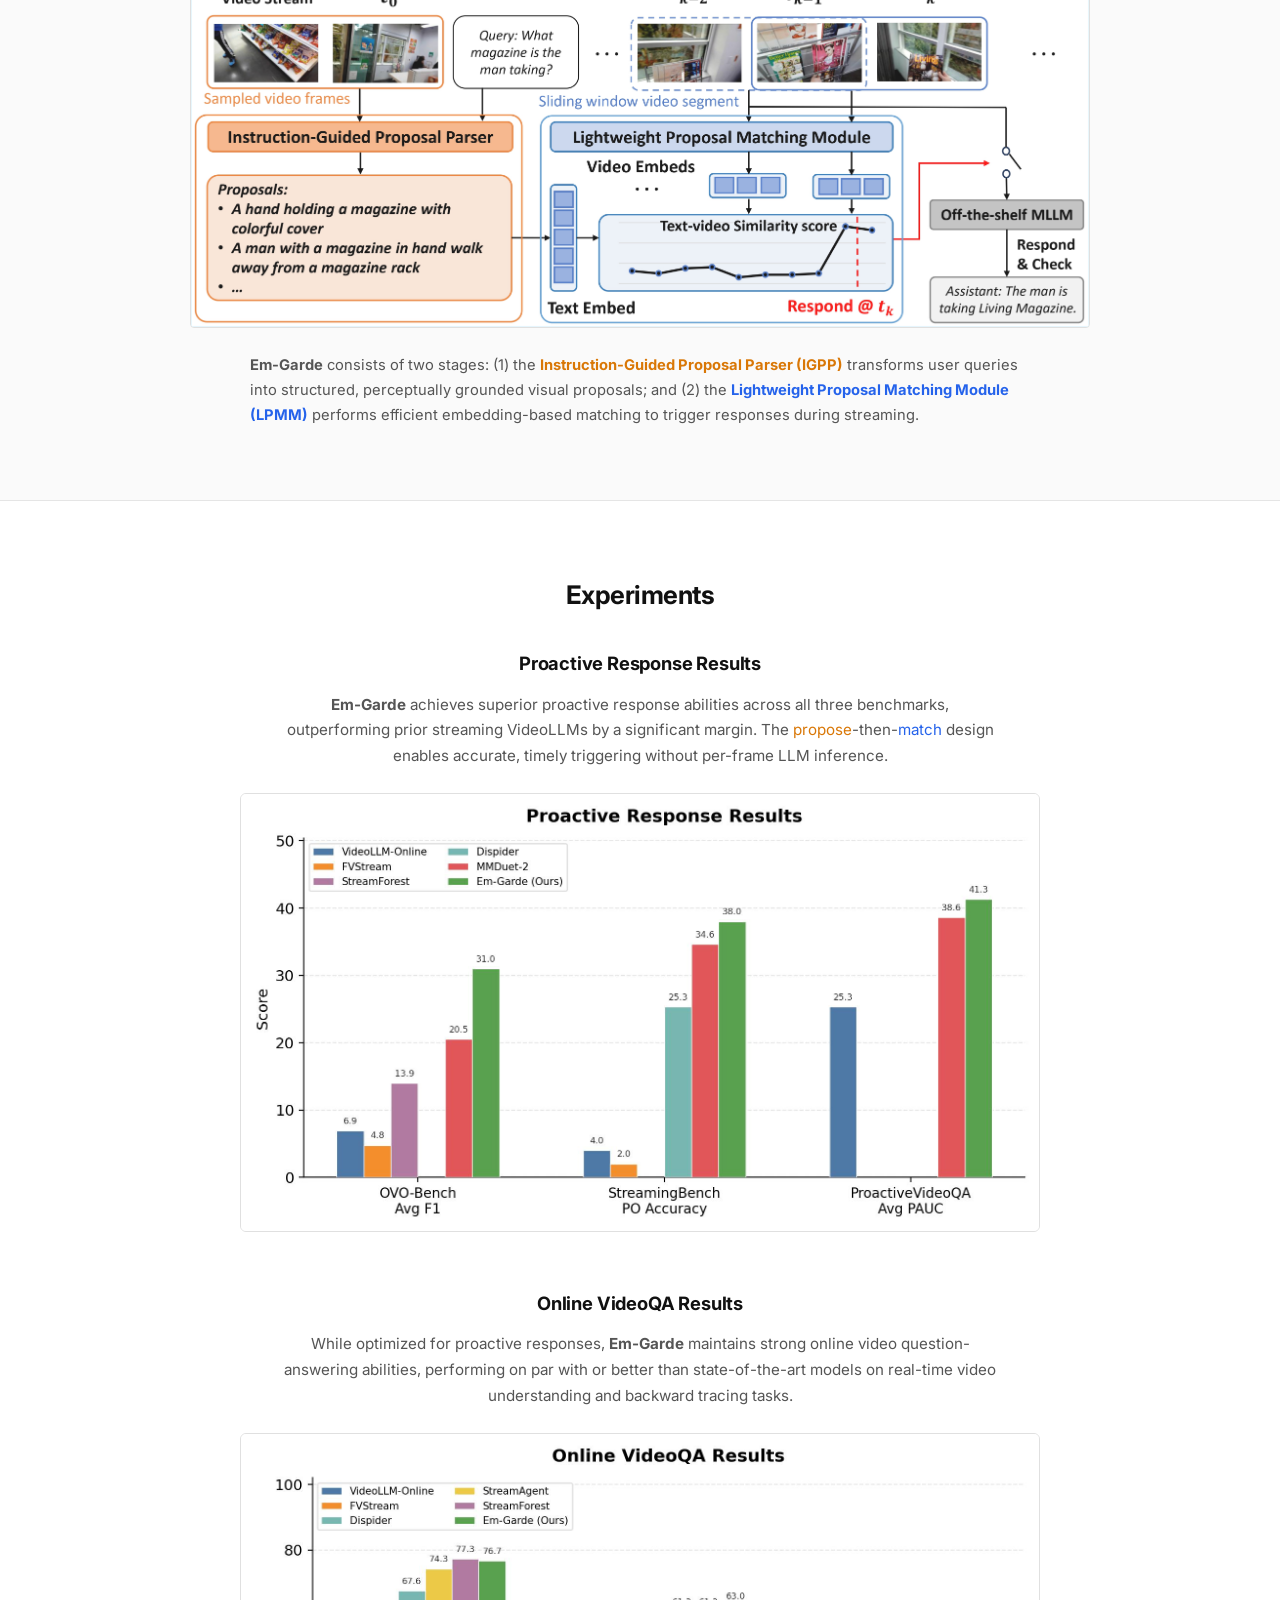
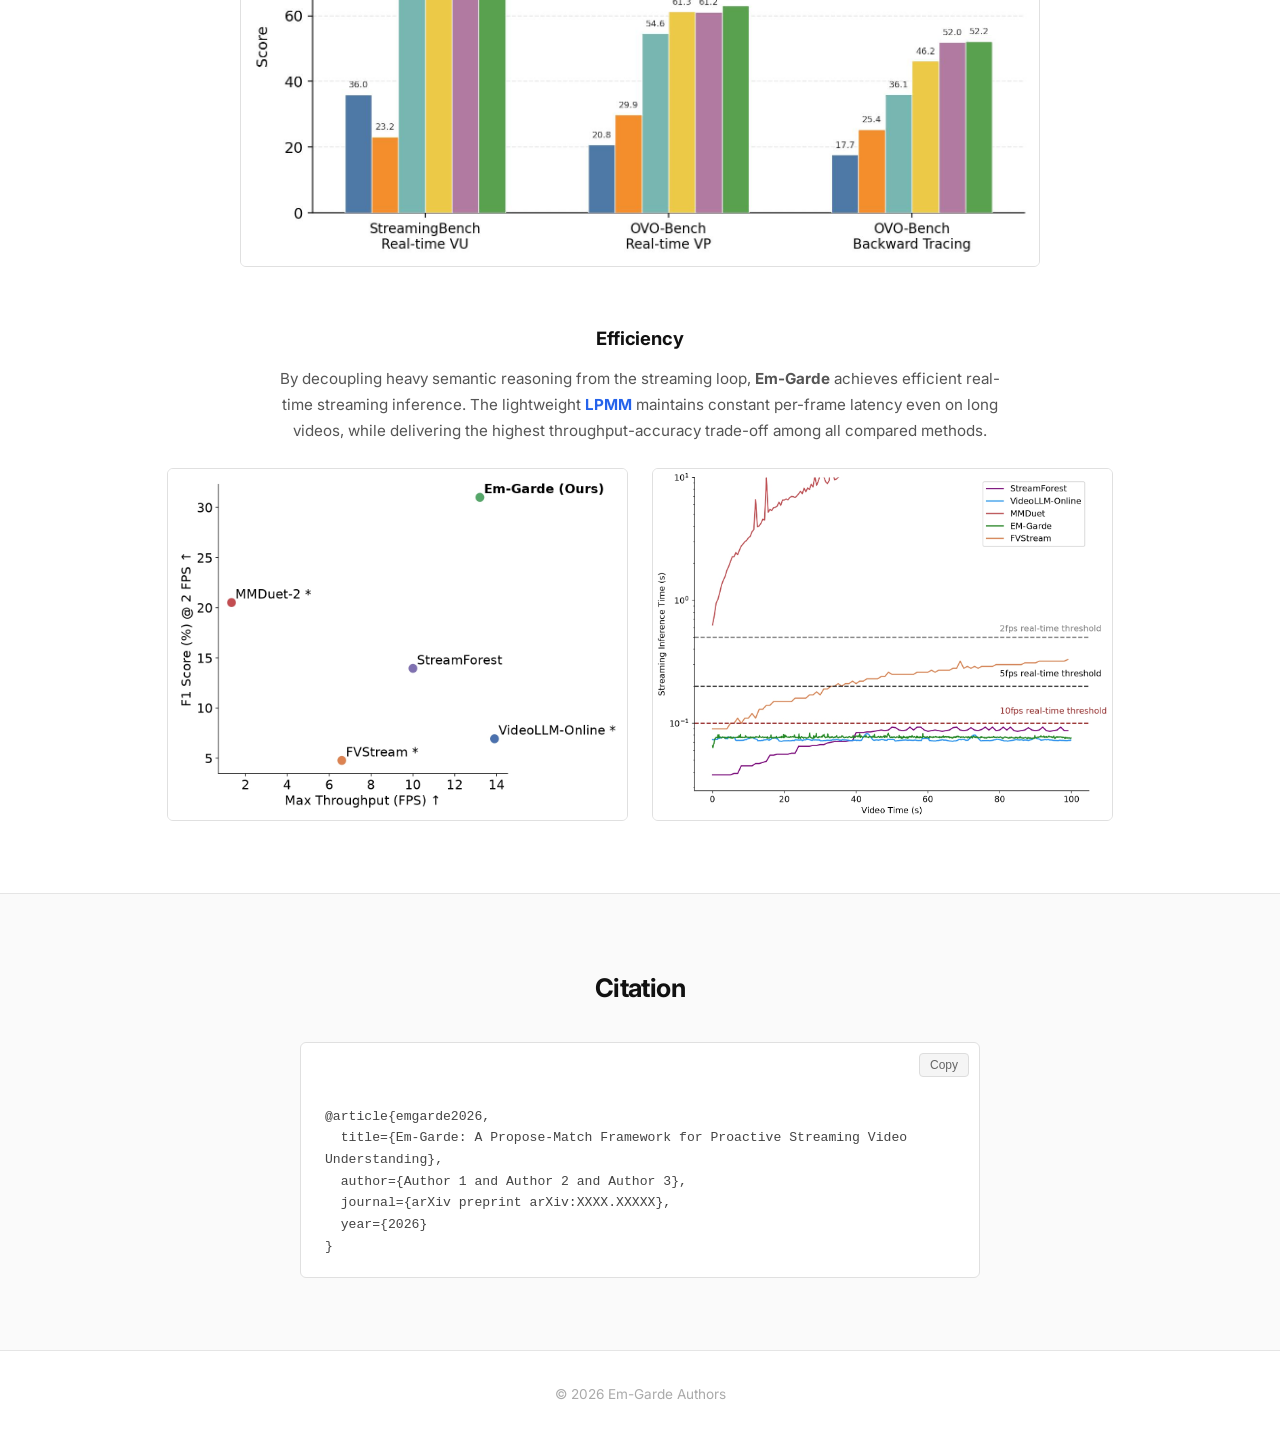
==== commit 6ea1d781: "add experiment part and update styles" ====
--- a/docs/index.html
+++ b/docs/index.html
@@ -13,19 +13,23 @@
 
 <!-- Hero -->
 <section class="hero">
-    <h1>Em-Garde: A Propose-Match Framework for Proactive Streaming Video Understanding</h1>
+    <h1>Em-Garde: A <span class="clr-propose">Propose</span>-<span class="clr-match">Match</span> Framework for Proactive Streaming Video Understanding</h1>
     <p class="authors">
-        Author 1<sup>1</sup>, Author 2<sup>1</sup>, Author 3<sup>2</sup>
+        Yikai Zheng<sup>1,2</sup>, Xin Ding<sup>3</sup>, Yifan Yang<sup>5</sup>, Shiqi Jiang<sup>5</sup>, Hao Wu<sup>4</sup>, Qianxi Zhang<sup>5</sup>, Weijun Wang<sup>1</sup>, Ting Cao<sup>1</sup>, Yunxin Liu<sup>1</sup>
     </p>
     <p class="affiliations">
-        <sup>1</sup>Institution A &nbsp;&nbsp; <sup>2</sup>Institution B
+        <sup>1</sup>Institute for AI Industry Research (AIR), Tsinghua University &nbsp;&nbsp;
+        <sup>2</sup>Institute for Interdisciplinary Information Sciences (IIIS), Tsinghua University<br>
+        <sup>3</sup>University of Science and Technology of China &nbsp;&nbsp;
+        <sup>4</sup>Nanjing University &nbsp;&nbsp;
+        <sup>5</sup>Microsoft Research Asia
     </p>
     <div class="buttons">
         <a class="btn" href="https://arxiv.org/abs/XXXX.XXXXX" target="_blank">
             <svg viewBox="0 0 24 24" xmlns="http://www.w3.org/2000/svg"><path d="M14 2H6a2 2 0 0 0-2 2v16a2 2 0 0 0 2 2h12a2 2 0 0 0 2-2V8l-6-6zm-1 2l5 5h-5V4zm-3 9h4v2h-4v-2zm0 4h4v2h-4v-2zm-2-4h1v2H8v-2zm0 4h1v2H8v-2z"/></svg>
             Paper
         </a>
-        <a class="btn" href="https://github.com/yourusername/yourrepo" target="_blank">
+        <a class="btn" href="https://github.com/yikaizheng/Em-Garde" target="_blank">
             <svg viewBox="0 0 24 24" xmlns="http://www.w3.org/2000/svg"><path d="M12 .3a12 12 0 0 0-3.8 23.4c.6.1.8-.3.8-.6v-2c-3.3.7-4-1.6-4-1.6-.6-1.4-1.4-1.8-1.4-1.8-1.1-.8.1-.7.1-.7 1.2.1 1.9 1.3 1.9 1.3 1.1 1.8 2.8 1.3 3.5 1 .1-.8.4-1.3.8-1.6-2.7-.3-5.5-1.3-5.5-5.9 0-1.3.5-2.4 1.2-3.2-.1-.3-.5-1.5.1-3.2 0 0 1-.3 3.4 1.2a11.5 11.5 0 0 1 6 0c2.3-1.5 3.3-1.2 3.3-1.2.7 1.7.3 2.9.1 3.2.8.8 1.2 1.9 1.2 3.2 0 4.6-2.8 5.6-5.5 5.9.4.4.8 1.1.8 2.2v3.3c0 .3.2.7.8.6A12 12 0 0 0 12 .3z"/></svg>
             Code
         </a>
@@ -38,20 +42,11 @@
 <!-- TL;DR -->
 <section class="tldr-section">
     <h2>TL;DR</h2>
-    <div class="tldr-cards">
-        <div class="tldr-card">
-            <h3>Problem</h3>
-            <p>Real-time proactive streaming video understanding requires per-frame triggering decisions, suffering from an efficiency-accuracy dilemma.</p>
-        </div>
-        <div class="tldr-card">
-            <h3>Solution</h3>
-            <p>Em-Garde decouples semantic understanding from streaming perception via a two-stage propose-then-match framework.</p>
-        </div>
-        <div class="tldr-card">
-            <h3>Impact</h3>
-            <p>Enables fast, accurate proactive interactions in live video analytics, surveillance, and embodied AI assistants.</p>
-        </div>
-    </div>
+    <ul class="tldr-list">
+        <li><span class="tldr-label">Problem</span> Proactive streaming video understanding requires per-frame triggering decisions, facing an efficiency-accuracy dilemma.</li>
+        <li><span class="tldr-label">Solution</span> <strong>Em-Garde</strong> decouples semantic understanding from streaming perception via a <span class="clr-propose">propose</span>-then-<span class="clr-match">match</span> framework.</li>
+        <li><span class="tldr-label">Impact</span> Fast, accurate proactive interactions for live video analytics, surveillance, and embodied AI.</li>
+    </ul>
 </section>
 
 <!-- Video Demo -->
@@ -68,7 +63,7 @@
     <div class="container">
         <h2>Abstract</h2>
         <p>
-            Recent advances in Streaming Video Understanding has enabled a new interaction paradigm where models respond proactively to user queries. Current proactive VideoLLMs rely on per-frame triggering decision making, which suffers from an efficiency-accuracy dilemma. We propose Em-Garde, a novel framework that decouples semantic understanding from streaming perception. At query time, the Instruction-Guided Proposal Parser transforms user queries into structured, perceptually grounded visual proposals; during streaming, a Lightweight Proposal Matching Module performs efficient embedding-based matching to trigger responses. Experiments on StreamingBench and OVO-Bench demonstrate consistent improvements over prior models in proactive response accuracy and efficiency, validating an effective solution for proactive video understanding under strict computational constraints.
+            Recent advances in Streaming Video Understanding has enabled a new interaction paradigm where models respond proactively to user queries. Current proactive VideoLLMs rely on per-frame triggering decision making, which suffers from an <strong>efficiency-accuracy dilemma</strong>. We propose <strong>Em-Garde</strong>, a novel framework that decouples semantic understanding from streaming perception. At query time, the <span class="clr-propose"><strong>Instruction-Guided Proposal Parser (IGPP)</strong></span> transforms user queries into structured, perceptually grounded visual proposals; during streaming, a <span class="clr-match"><strong>Lightweight Proposal Matching Module (LPMM)</strong></span> performs efficient embedding-based matching to trigger responses. Experiments on StreamingBench and OVO-Bench demonstrate consistent improvements over prior models in proactive response accuracy and efficiency, validating an effective solution for proactive video understanding under strict computational constraints.
         </p>
     </div>
 </section>
@@ -78,15 +73,15 @@
     <h2>Method</h2>
     <div class="method-cards">
         <div class="method-card">
-            <img src="assets/teaser.png" alt="Teaser figure showing Em-Garde's approach">
+            <img src="assets/teaser.jpg" alt="Teaser figure showing Em-Garde's approach">
             <p class="caption">
-                Unlike former Proactive Streaming VideoLLMs which make triggering decisions from scratch at every timestep, Em-Garde decouples semantic understanding from streaming perception, and extracts heavy instruction-related reasoning out of the streaming loop, enabling efficient and generalizable triggering decisions for proactive responses.
+                Unlike former Proactive Streaming VideoLLMs which make triggering decisions from scratch at every timestep, <strong>Em-Garde</strong> decouples semantic understanding from streaming perception, and extracts heavy instruction-related reasoning out of the streaming loop, enabling efficient and generalizable triggering decisions for proactive responses.
             </p>
         </div>
         <div class="method-card">
-            <img src="assets/scheme.png" alt="Em-Garde framework overview">
+            <img src="assets/scheme.jpg" alt="Em-Garde framework overview">
             <p class="caption">
-                Em-Garde consists of two stages: (1) an Instruction-Guided Proposal Parser that transforms user queries into structured, perceptually grounded visual proposals; and (2) a Lightweight Proposal Matching Module that performs efficient embedding-based matching to trigger responses during streaming.
+                <strong>Em-Garde</strong> consists of two stages: (1) the <span class="clr-propose"><strong>Instruction-Guided Proposal Parser (IGPP)</strong></span> transforms user queries into structured, perceptually grounded visual proposals; and (2) the <span class="clr-match"><strong>Lightweight Proposal Matching Module (LPMM)</strong></span> performs efficient embedding-based matching to trigger responses during streaming.
             </p>
         </div>
     </div>
@@ -96,7 +91,34 @@
 <section class="experiment-section">
     <div class="container">
         <h2>Experiments</h2>
-        <div class="experiment-placeholder">Coming soon.</div>
+
+        <!-- Proactive Results -->
+        <div class="experiment-block">
+            <h3>Proactive Response Results</h3>
+            <p><strong>Em-Garde</strong> achieves superior proactive response abilities across all three benchmarks, outperforming prior streaming VideoLLMs by a significant margin. The <span class="clr-propose">propose</span>-then-<span class="clr-match">match</span> design enables accurate, timely triggering without per-frame LLM inference.</p>
+            <div class="experiment-charts">
+                <img src="assets/proactive_results.jpg" alt="Proactive Response Results">
+            </div>
+        </div>
+
+        <!-- Online VideoQA Results -->
+        <div class="experiment-block">
+            <h3>Online VideoQA Results</h3>
+            <p>While optimized for proactive responses, <strong>Em-Garde</strong> maintains strong online video question-answering abilities, performing on par with or better than state-of-the-art models on real-time video understanding and backward tracing tasks.</p>
+            <div class="experiment-charts">
+                <img src="assets/online_vqa_results.jpg" alt="Online VideoQA Results">
+            </div>
+        </div>
+
+        <!-- Efficiency Results -->
+        <div class="experiment-block">
+            <h3>Efficiency</h3>
+            <p>By decoupling heavy semantic reasoning from the streaming loop, <strong>Em-Garde</strong> achieves efficient real-time streaming inference. The lightweight <span class="clr-match"><strong>LPMM</strong></span> maintains constant per-frame latency even on long videos, while delivering the highest throughput-accuracy trade-off among all compared methods.</p>
+            <div class="experiment-charts-row">
+                <img src="assets/efficiency.jpg" alt="Efficiency: throughput vs. accuracy">
+                <img src="assets/efficiency_long.jpg" alt="Efficiency: streaming inference time over video length">
+            </div>
+        </div>
     </div>
 </section>
 
--- a/docs/style.css
+++ b/docs/style.css
@@ -1,3 +1,12 @@
+/* ── Semantic colours ── */
+.clr-propose {
+    color: #D97706;
+}
+
+.clr-match {
+    color: #2563EB;
+}
+
 /* ── Base ── */
 * {
     margin: 0;
@@ -23,7 +32,7 @@
 }
 
 .container {
-    max-width: 820px;
+    max-width: 960px;
     margin: 0 auto;
 }
 
@@ -48,7 +57,7 @@
     font-weight: 800;
     letter-spacing: -0.03em;
     line-height: 1.25;
-    max-width: 780px;
+    max-width: 860px;
     margin: 0 auto 16px;
 }
 
@@ -66,7 +75,9 @@
 .hero .affiliations {
     font-size: 0.9rem;
     color: #888;
-    margin-bottom: 32px;
+    line-height: 1.9;
+    max-width: 720px;
+    margin: 0 auto 32px;
 }
 
 .buttons {
@@ -105,36 +116,46 @@
     border-bottom: 1px solid #e5e5e5;
 }
 
-.tldr-cards {
-    display: flex;
-    justify-content: center;
-    gap: 24px;
-    flex-wrap: wrap;
-    max-width: 900px;
-    margin: 0 auto;
-}
-
-.tldr-card {
-    flex: 1 1 240px;
-    max-width: 280px;
-    padding: 28px 24px;
-    border: 1px solid #e0e0e0;
-    border-radius: 8px;
-    background: #fff;
-}
-
-.tldr-card h3 {
-    font-size: 0.85rem;
+.tldr-list {
+    list-style: none;
+    max-width: 740px;
+    margin: 0 auto;
+    display: flex;
+    flex-direction: column;
+    gap: 14px;
+}
+
+.tldr-list li {
+    font-size: 0.98rem;
+    color: #333;
+    line-height: 1.7;
+    padding-left: 20px;
+    position: relative;
+}
+
+.tldr-list li::before {
+    content: "";
+    position: absolute;
+    left: 0;
+    top: 10px;
+    width: 8px;
+    height: 8px;
+    border-radius: 50%;
+    background: #bbb;
+}
+
+.tldr-label {
+    display: inline-block;
+    font-size: 0.72rem;
+    font-weight: 700;
     text-transform: uppercase;
-    letter-spacing: 0.08em;
+    letter-spacing: 0.06em;
     color: #999;
-    margin-bottom: 10px;
-}
-
-.tldr-card p {
-    font-size: 0.95rem;
-    color: #333;
-    line-height: 1.6;
+    background: #f0f0f0;
+    border-radius: 3px;
+    padding: 1px 7px;
+    margin-right: 6px;
+    vertical-align: middle;
 }
 
 /* ── Video Demo ── */
@@ -145,7 +166,7 @@
 }
 
 .video-section video {
-    max-width: 720px;
+    max-width: 960px;
     width: 100%;
     border-radius: 6px;
     border: 1px solid #e0e0e0;
@@ -174,7 +195,7 @@
     display: flex;
     flex-direction: column;
     gap: 48px;
-    max-width: 820px;
+    max-width: 960px;
     margin: 0 auto;
 }
 
@@ -184,7 +205,7 @@
 
 .method-card img {
     width: 100%;
-    max-width: 760px;
+    max-width: 900px;
     border-radius: 4px;
     border: 1px solid #e0e0e0;
     margin-bottom: 16px;
@@ -194,7 +215,7 @@
     font-size: 0.92rem;
     color: #555;
     line-height: 1.7;
-    max-width: 680px;
+    max-width: 780px;
     margin: 0 auto;
     text-align: left;
 }
@@ -205,12 +226,59 @@
     border-bottom: 1px solid #e5e5e5;
 }
 
-.experiment-placeholder {
-    text-align: center;
-    padding: 48px 0;
-    color: #bbb;
-    font-size: 1rem;
-    font-style: italic;
+.experiment-section .container {
+    max-width: 960px;
+}
+
+.experiment-block {
+    margin-bottom: 56px;
+}
+
+.experiment-block:last-child {
+    margin-bottom: 0;
+}
+
+.experiment-block h3 {
+    font-size: 1.15rem;
+    font-weight: 700;
+    text-align: center;
+    margin-bottom: 12px;
+    letter-spacing: -0.01em;
+}
+
+.experiment-block p {
+    font-size: 0.95rem;
+    color: #555;
+    line-height: 1.7;
+    text-align: center;
+    max-width: 720px;
+    margin: 0 auto 24px;
+}
+
+.experiment-charts {
+    display: flex;
+    flex-direction: column;
+    align-items: center;
+    gap: 36px;
+}
+
+.experiment-charts img {
+    width: 100%;
+    max-width: 800px;
+    border: 1px solid #e0e0e0;
+    border-radius: 6px;
+}
+
+.experiment-charts-row {
+    display: flex;
+    justify-content: center;
+    gap: 24px;
+}
+
+.experiment-charts-row img {
+    width: 48%;
+    border: 1px solid #e0e0e0;
+    border-radius: 6px;
 }
 
 /* ── Citation ── */
@@ -277,12 +345,12 @@
         padding: 48px 16px;
     }
 
-    .tldr-cards {
+    .experiment-charts-row {
         flex-direction: column;
         align-items: center;
     }
 
-    .tldr-card {
-        max-width: 100%;
-    }
-}
+    .experiment-charts-row img {
+        width: 100%;
+    }
+}
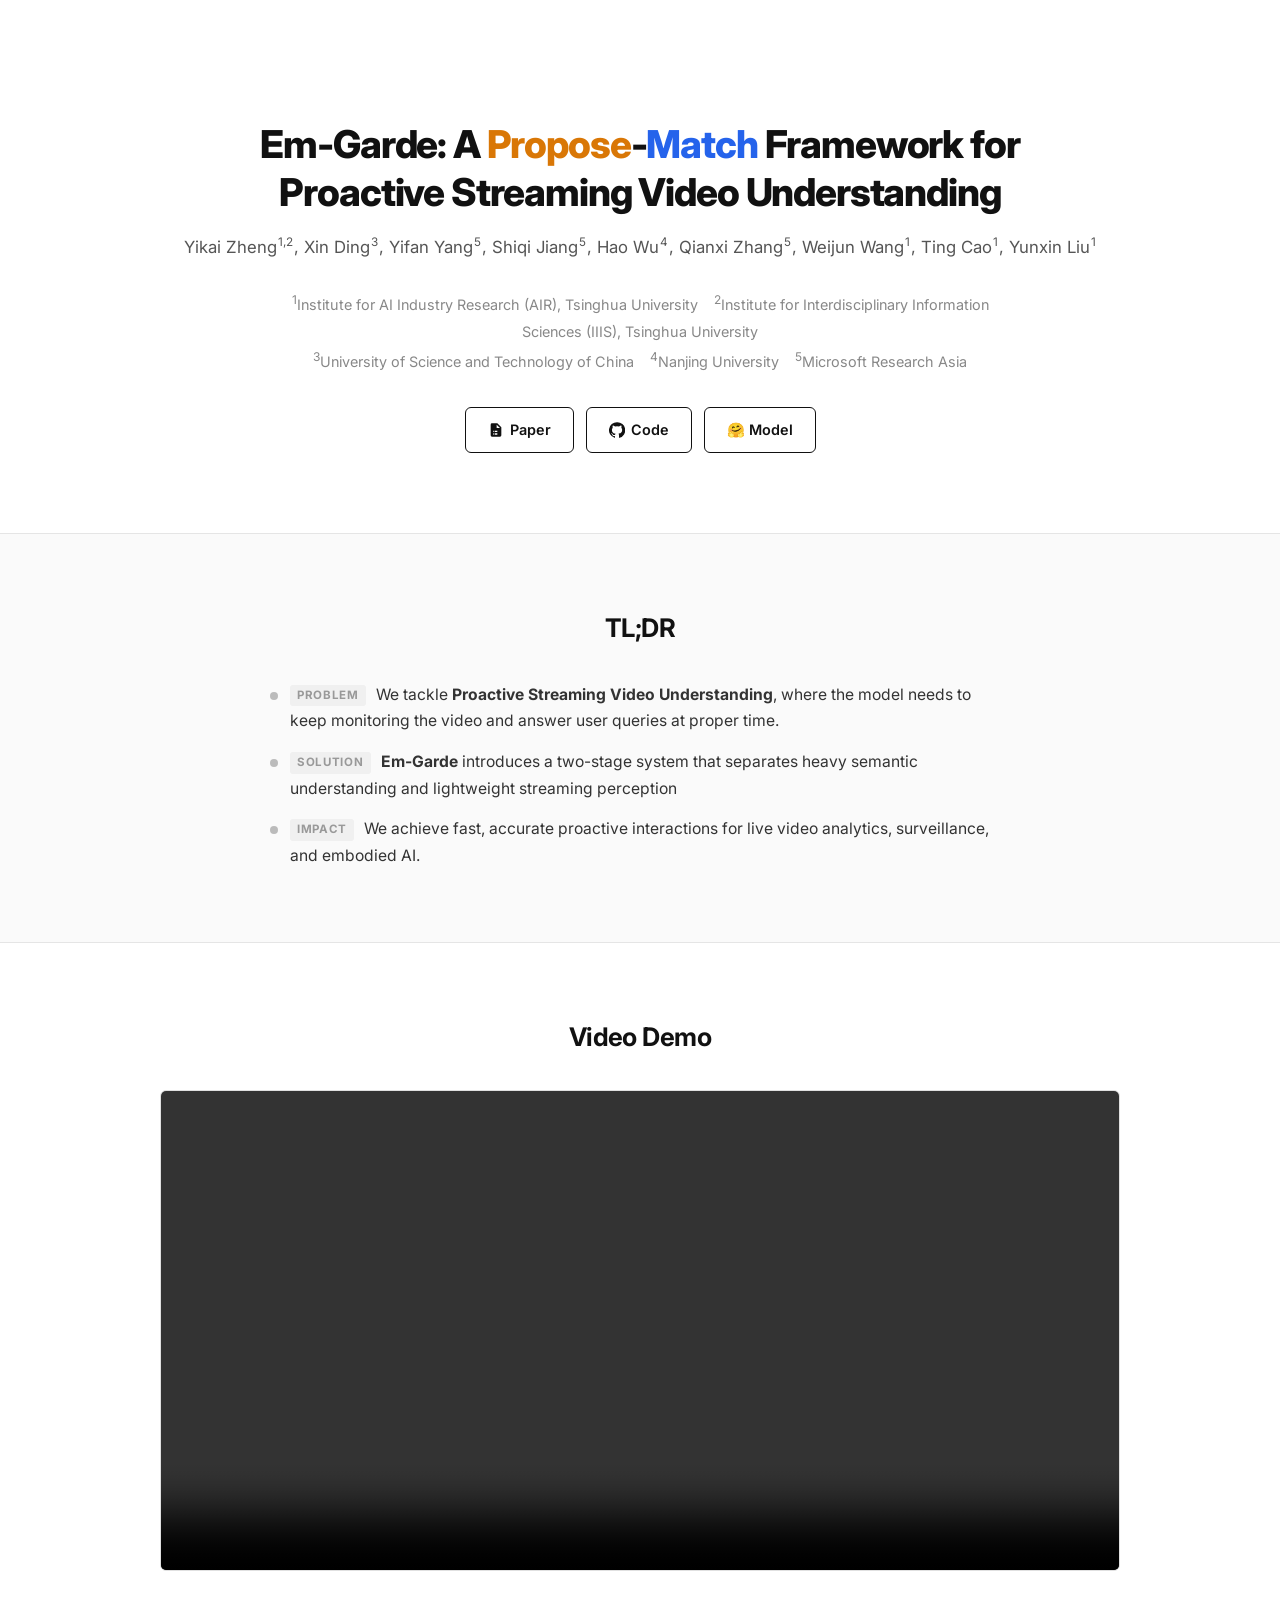
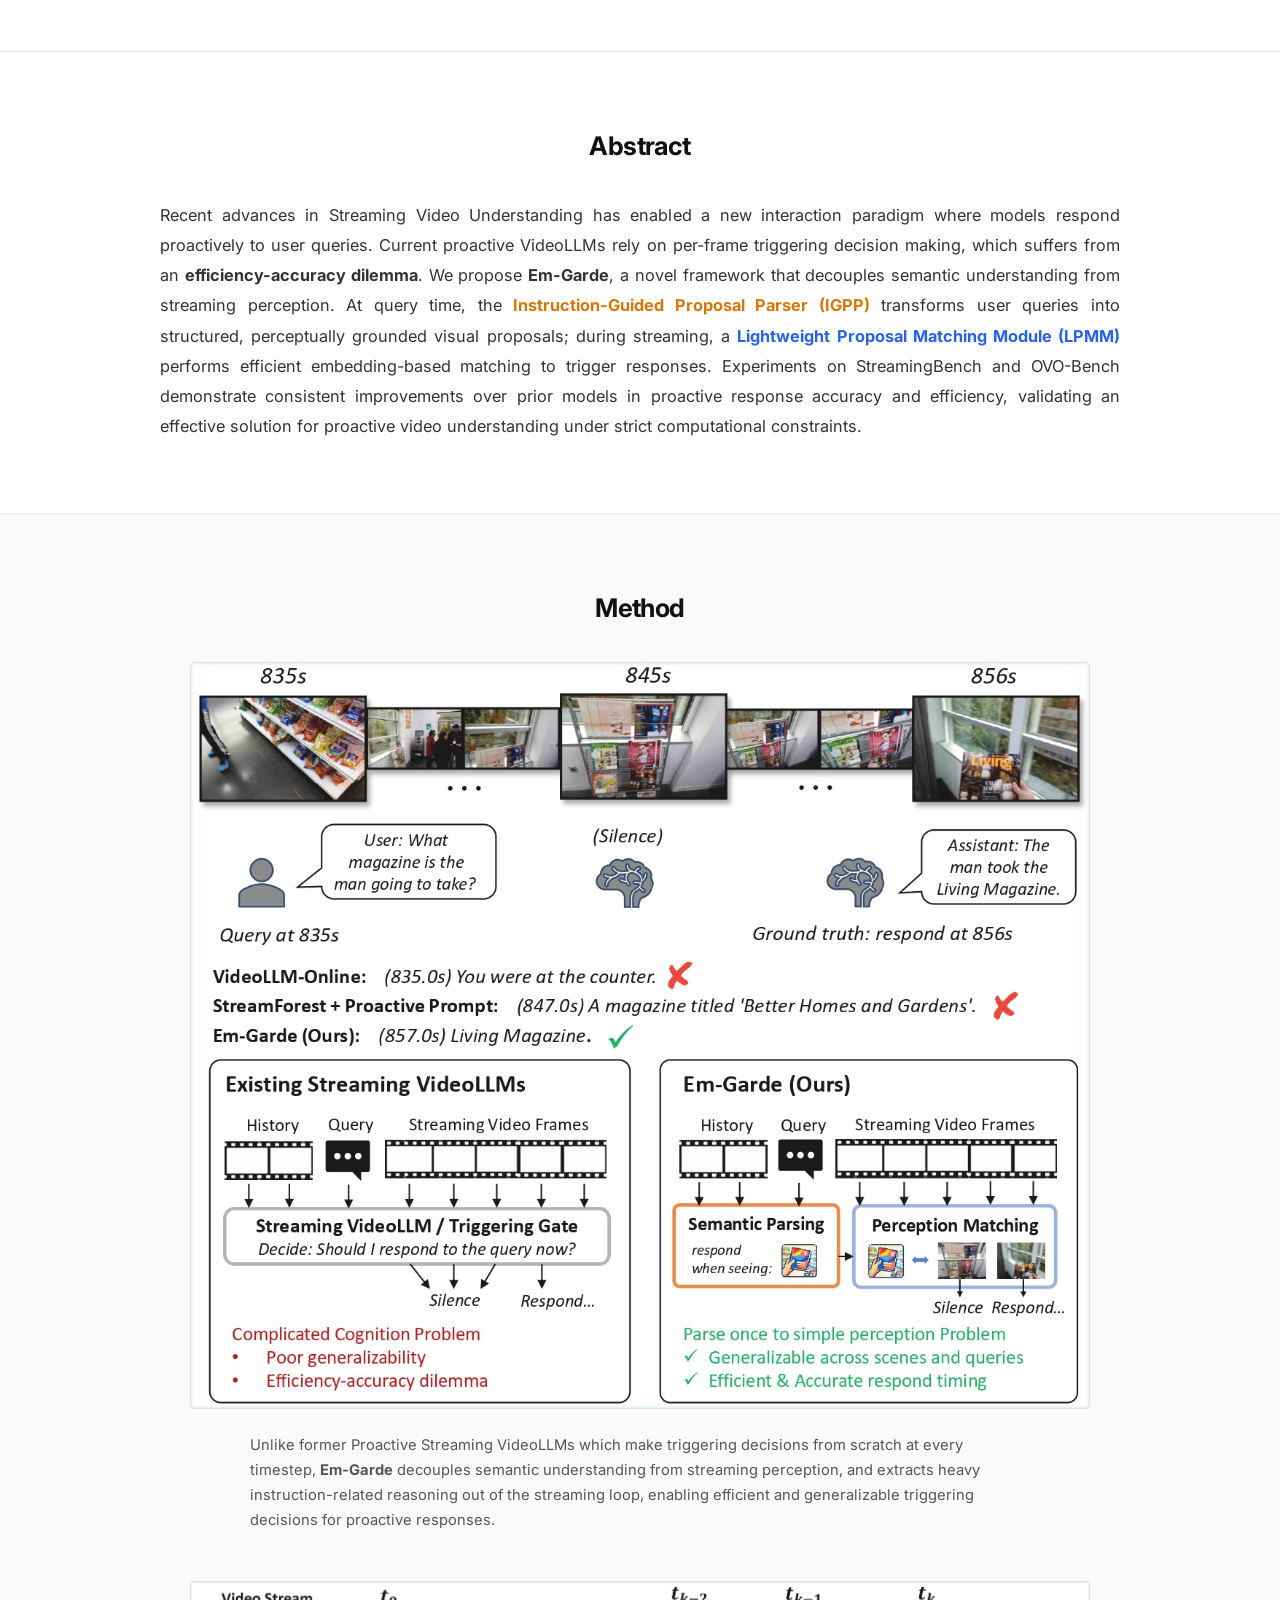
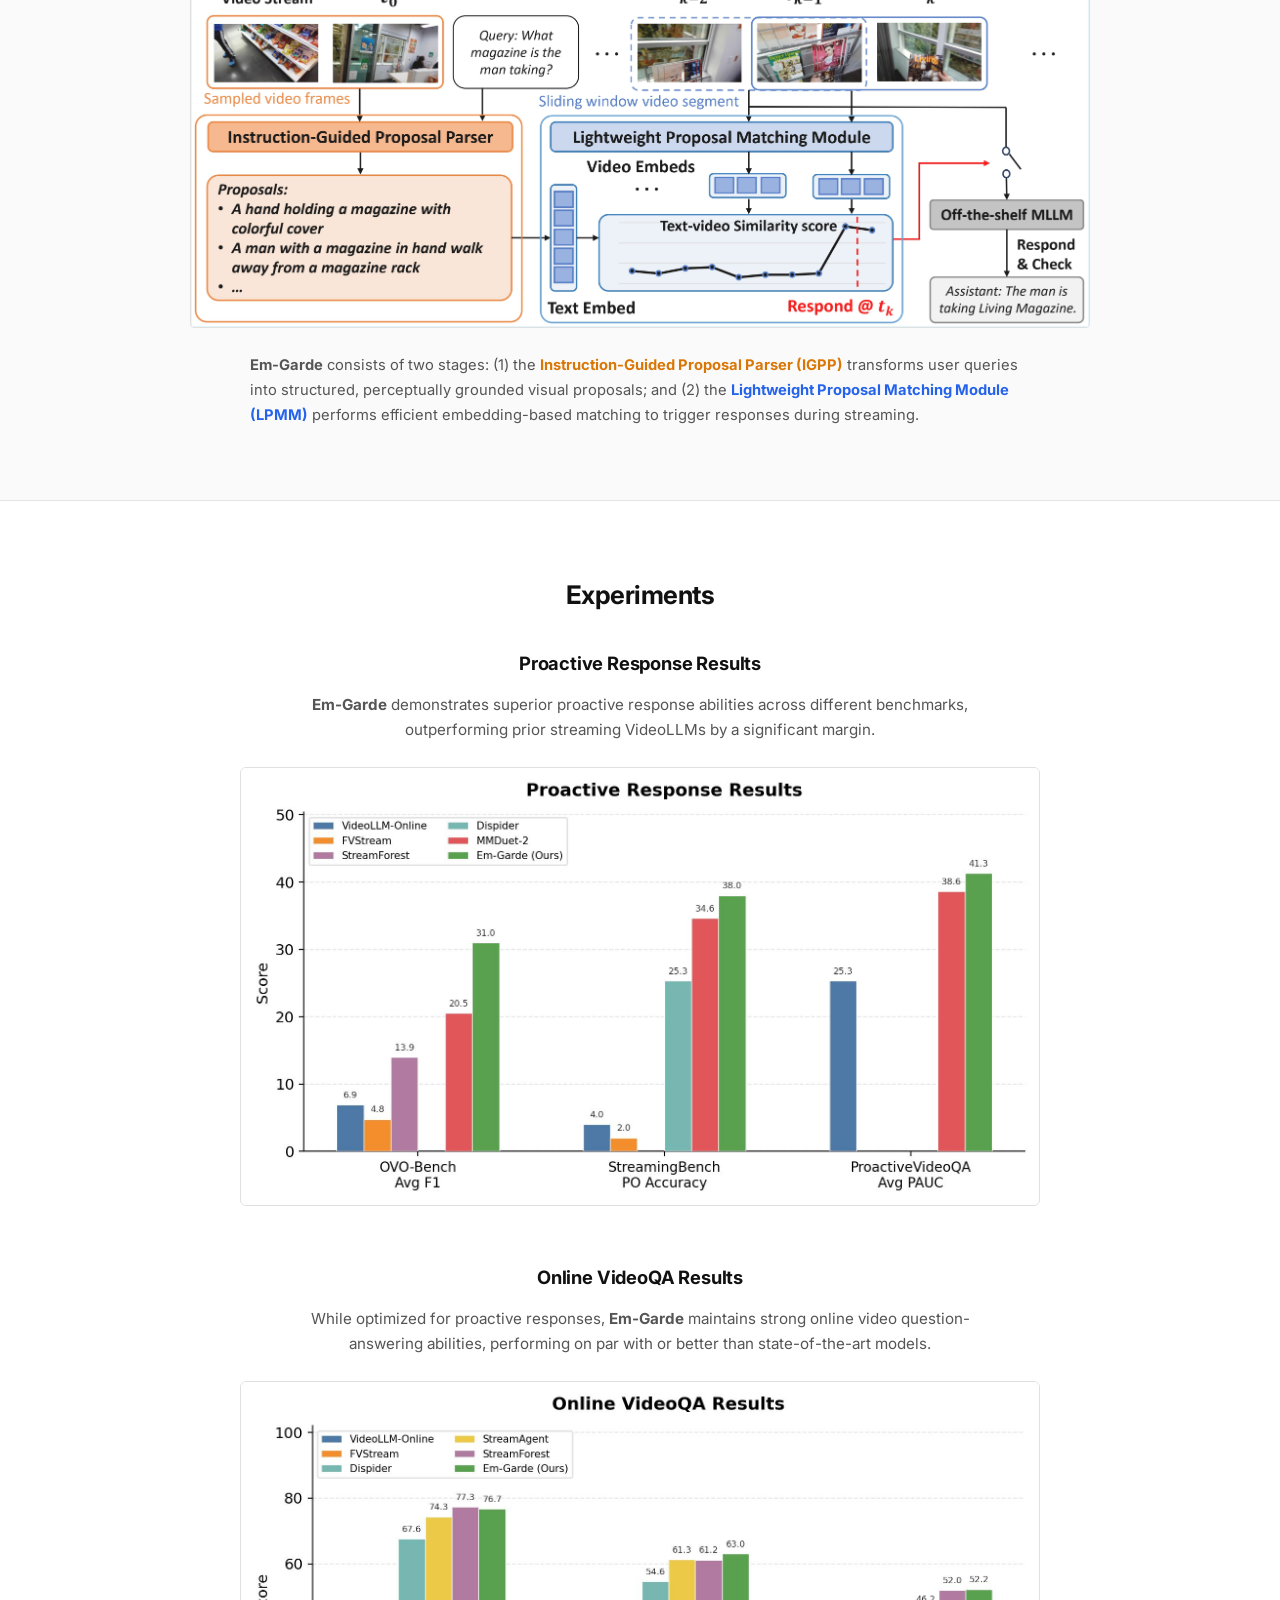
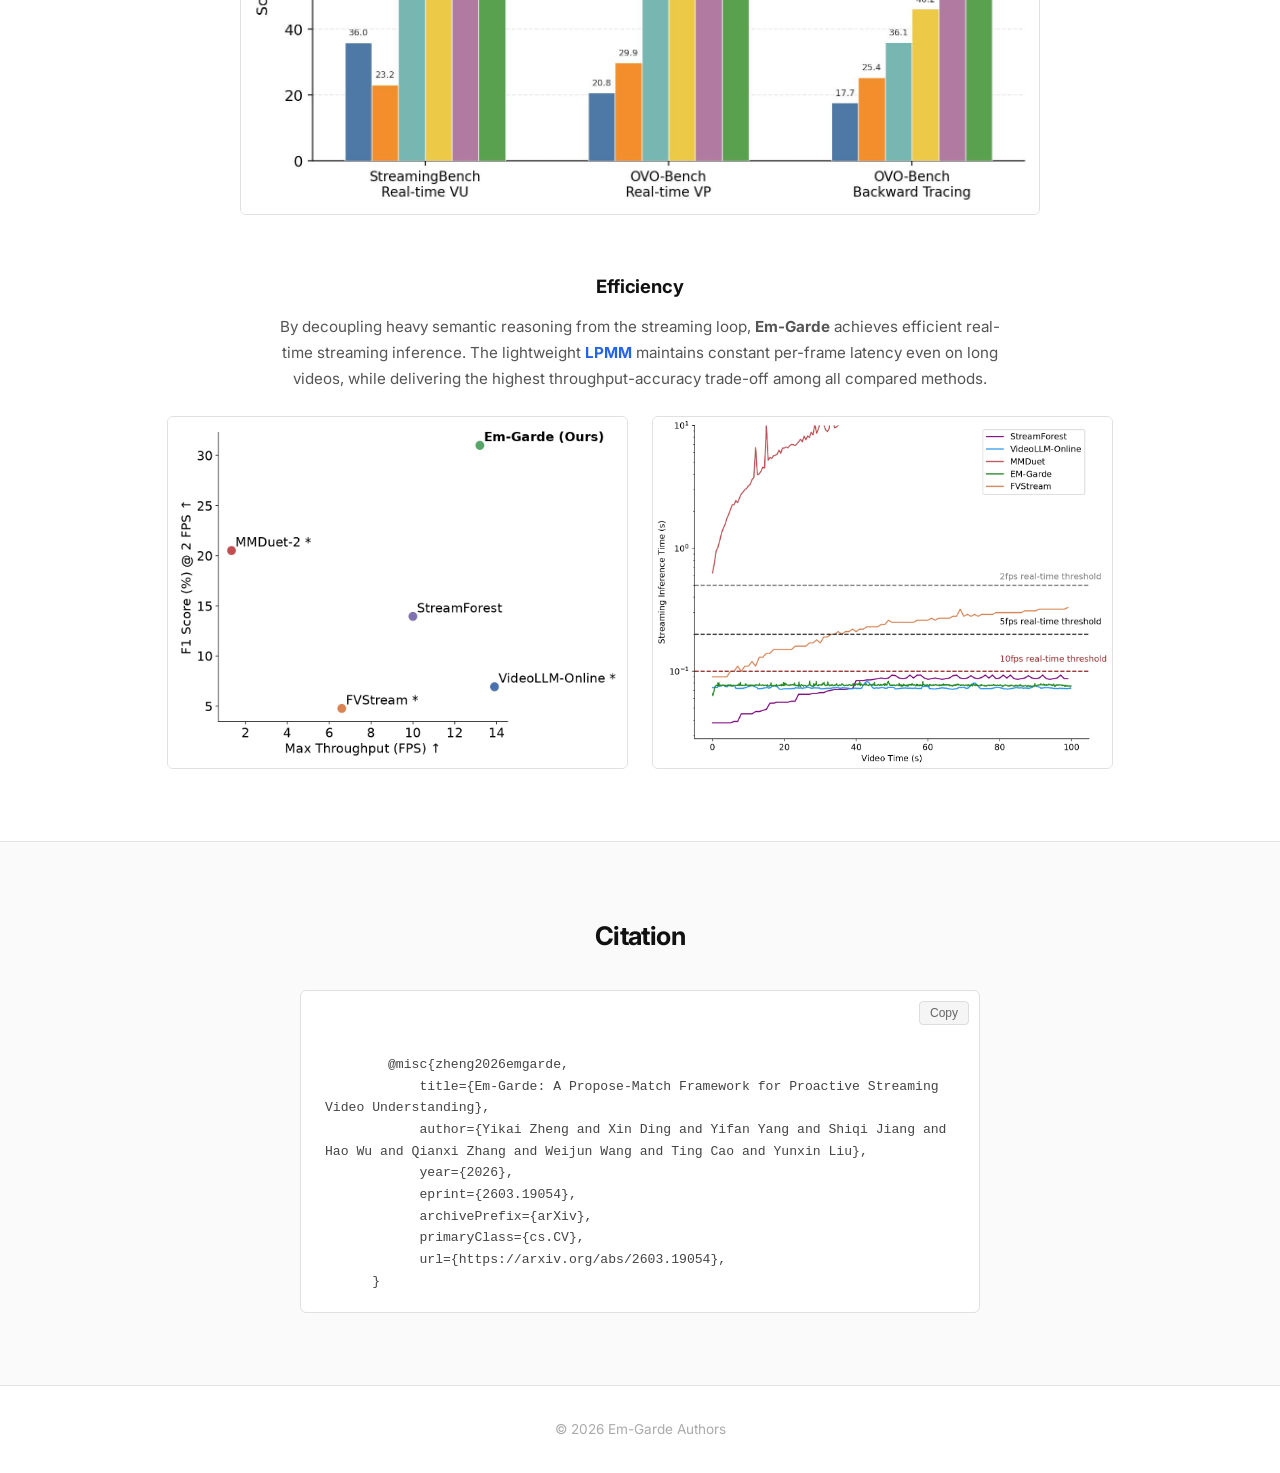
==== commit f1ebfe48: "Update website: arXiv url added" ====
--- a/docs/index.html
+++ b/docs/index.html
@@ -25,7 +25,7 @@
         <sup>5</sup>Microsoft Research Asia
     </p>
     <div class="buttons">
-        <a class="btn" href="https://arxiv.org/abs/XXXX.XXXXX" target="_blank">
+        <a class="btn" href="http://arxiv.org/abs/2603.19054" target="_blank">
             <svg viewBox="0 0 24 24" xmlns="http://www.w3.org/2000/svg"><path d="M14 2H6a2 2 0 0 0-2 2v16a2 2 0 0 0 2 2h12a2 2 0 0 0 2-2V8l-6-6zm-1 2l5 5h-5V4zm-3 9h4v2h-4v-2zm0 4h4v2h-4v-2zm-2-4h1v2H8v-2zm0 4h1v2H8v-2z"/></svg>
             Paper
         </a>
@@ -43,9 +43,9 @@
 <section class="tldr-section">
     <h2>TL;DR</h2>
     <ul class="tldr-list">
-        <li><span class="tldr-label">Problem</span> Proactive streaming video understanding requires per-frame triggering decisions, facing an efficiency-accuracy dilemma.</li>
-        <li><span class="tldr-label">Solution</span> <strong>Em-Garde</strong> decouples semantic understanding from streaming perception via a <span class="clr-propose">propose</span>-then-<span class="clr-match">match</span> framework.</li>
-        <li><span class="tldr-label">Impact</span> Fast, accurate proactive interactions for live video analytics, surveillance, and embodied AI.</li>
+        <li><span class="tldr-label">Problem</span> We tackle <strong>Proactive Streaming Video Understanding</strong>, where the model needs to keep monitoring the video and answer user queries at proper time.</li>
+        <li><span class="tldr-label">Solution</span> <strong>Em-Garde</strong> introduces a two-stage system that separates heavy semantic understanding and lightweight streaming perception</li>
+        <li><span class="tldr-label">Impact</span> We achieve fast, accurate proactive interactions for live video analytics, surveillance, and embodied AI.</li>
     </ul>
 </section>
 
@@ -95,7 +95,7 @@
         <!-- Proactive Results -->
         <div class="experiment-block">
             <h3>Proactive Response Results</h3>
-            <p><strong>Em-Garde</strong> achieves superior proactive response abilities across all three benchmarks, outperforming prior streaming VideoLLMs by a significant margin. The <span class="clr-propose">propose</span>-then-<span class="clr-match">match</span> design enables accurate, timely triggering without per-frame LLM inference.</p>
+            <p><strong>Em-Garde</strong> demonstrates superior proactive response abilities across different benchmarks, outperforming prior streaming VideoLLMs by a significant margin.</p>
             <div class="experiment-charts">
                 <img src="assets/proactive_results.jpg" alt="Proactive Response Results">
             </div>
@@ -104,7 +104,7 @@
         <!-- Online VideoQA Results -->
         <div class="experiment-block">
             <h3>Online VideoQA Results</h3>
-            <p>While optimized for proactive responses, <strong>Em-Garde</strong> maintains strong online video question-answering abilities, performing on par with or better than state-of-the-art models on real-time video understanding and backward tracing tasks.</p>
+            <p>While optimized for proactive responses, <strong>Em-Garde</strong> maintains strong online video question-answering abilities, performing on par with or better than state-of-the-art models.</p>
             <div class="experiment-charts">
                 <img src="assets/online_vqa_results.jpg" alt="Online VideoQA Results">
             </div>
@@ -127,12 +127,15 @@
     <h2>Citation</h2>
     <div class="citation-block">
         <button class="copy-btn" onclick="copyBib(this)">Copy</button>
-@article{emgarde2026,
-  title={Em-Garde: A Propose-Match Framework for Proactive Streaming Video Understanding},
-  author={Author 1 and Author 2 and Author 3},
-  journal={arXiv preprint arXiv:XXXX.XXXXX},
-  year={2026}
-}</div>
+        @misc{zheng2026emgarde,
+            title={Em-Garde: A Propose-Match Framework for Proactive Streaming Video Understanding}, 
+            author={Yikai Zheng and Xin Ding and Yifan Yang and Shiqi Jiang and Hao Wu and Qianxi Zhang and Weijun Wang and Ting Cao and Yunxin Liu},
+            year={2026},
+            eprint={2603.19054},
+            archivePrefix={arXiv},
+            primaryClass={cs.CV},
+            url={https://arxiv.org/abs/2603.19054}, 
+      }</div>
 </section>
 
 <footer>
